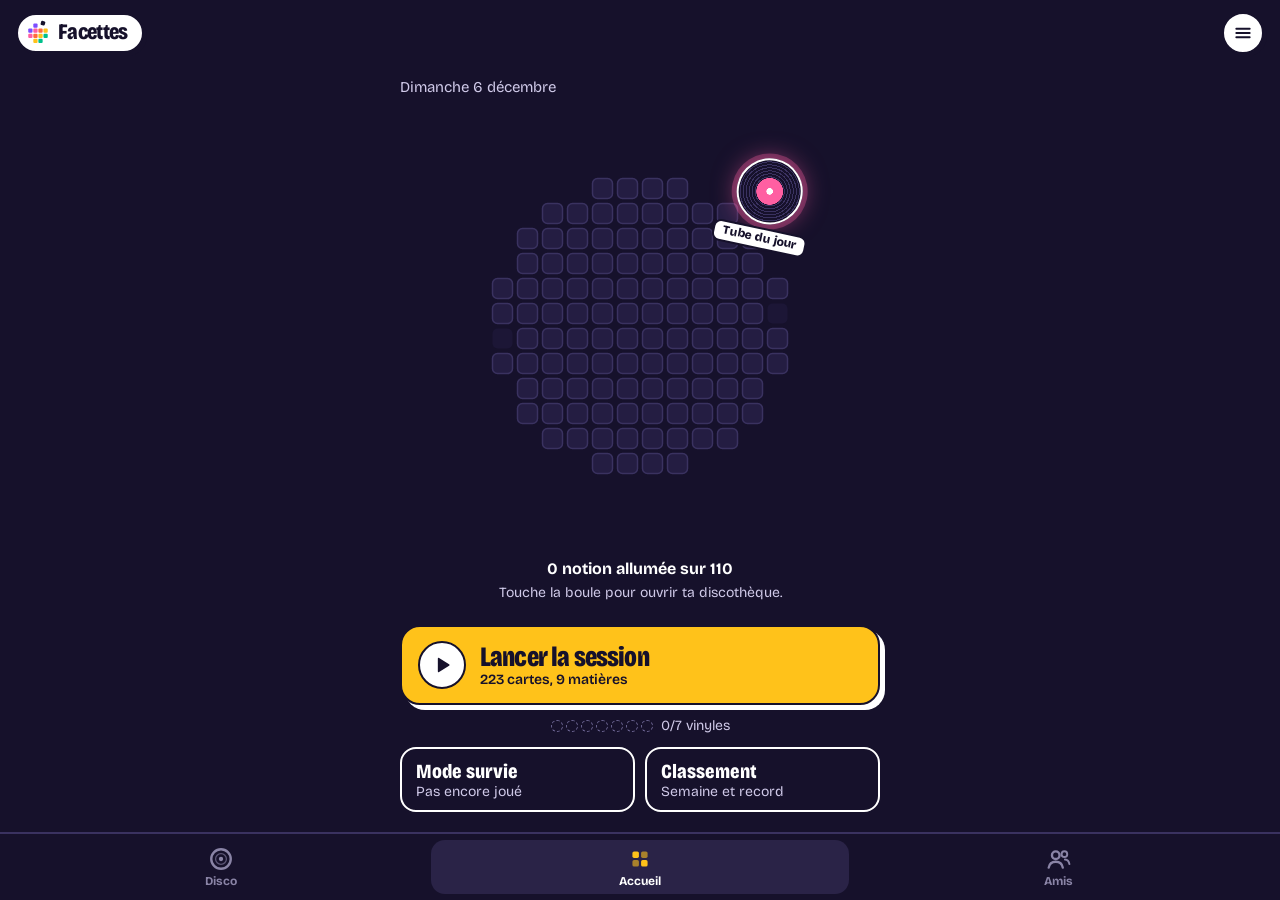
==== app/index.html @ 4f8aaeb2 "Écran Amis : demandes, classement des amis, records battus Co-Authored-By: Claude Opus 5.5 <noreply@" ====
<!doctype html>
<html lang="fr">
<head>
  <meta charset="utf-8">
  <meta name="viewport" content="width=device-width, initial-scale=1, maximum-scale=1, viewport-fit=cover">
  <!-- CSP (GitHub Pages n'envoie pas d'en-têtes) : seuls nos fichiers, Supabase et Turnstile sont autorisés.
       Elle protège la session (dans localStorage) même si une faille XSS apparaissait un jour. -->
  <meta http-equiv="Content-Security-Policy" content="default-src 'self'; script-src 'self' https://challenges.cloudflare.com; connect-src 'self' https://hiqymrmygjisqqypbfxp.supabase.co; frame-src https://challenges.cloudflare.com; img-src 'self' data:; style-src 'self'; font-src 'self'; base-uri 'none'; form-action 'none'; object-src 'none'">
  <meta name="referrer" content="strict-origin-when-cross-origin">
  <title>Facettes</title>
  <meta name="description" content="Facettes : un fil de révision du BUT informatique, fiches et petits jeux qui alternent.">
  <link rel="manifest" href="manifest.webmanifest">
  <meta name="theme-color" content="#16112B">
  <link rel="icon" href="favicon.svg" type="image/svg+xml">
  <!-- iPhone : l'écran d'accueil n'accepte pas le SVG, il lui faut un PNG 180×180 -->
  <link rel="apple-touch-icon" href="icone-180.png">
  <meta name="apple-mobile-web-app-capable" content="yes">
  <meta name="mobile-web-app-capable" content="yes">
  <meta name="apple-mobile-web-app-status-bar-style" content="black-translucent">
  <meta name="apple-mobile-web-app-title" content="Facettes">
  <link rel="preload" href="polices/bricolage-grotesque.woff2" as="font" type="font/woff2" crossorigin>
  <link rel="stylesheet" href="theme.css">
  <link rel="stylesheet" href="fil.css">
</head>
<body>

<!-- Écran de lancement : les tuiles forment la boule, la facette saute, puis le rideau se lève.
     Tout est en CSS : même si le JavaScript plante, l'écran se retire seul. Toucher pour passer. -->
<div class="f-lancement" id="lancement" aria-hidden="true">
  <div class="f-lancement-centre">
    <svg class="f-lancement-logo" viewBox="0 0 256 256" aria-hidden="true"><g transform="translate(-8 8)"><rect class="tuile" x="77" y="41" width="30" height="30" rx="7" fill="#FF6B3D"/><rect class="tuile" x="113" y="41" width="30" height="30" rx="7" fill="#FFC21A"/><rect class="tuile" x="41" y="77" width="30" height="30" rx="7" fill="#FF6B3D"/><rect class="tuile" x="77" y="77" width="30" height="30" rx="7" fill="#FFC21A"/><rect class="tuile" x="113" y="77" width="30" height="30" rx="7" fill="#00C08B"/><rect class="tuile" x="149" y="77" width="30" height="30" rx="7" fill="#3D5AFE"/><rect class="tuile" x="185" y="77" width="30" height="30" rx="7" fill="#7B4DFF"/><rect class="tuile" x="41" y="113" width="30" height="30" rx="7" fill="#FFC21A"/><rect class="tuile" x="77" y="113" width="30" height="30" rx="7" fill="#00C08B"/><rect class="tuile" x="113" y="113" width="30" height="30" rx="7" fill="#3D5AFE"/><rect class="tuile" x="149" y="113" width="30" height="30" rx="7" fill="#7B4DFF"/><rect class="tuile" x="185" y="113" width="30" height="30" rx="7" fill="#FF5FA2"/><rect class="tuile" x="41" y="149" width="30" height="30" rx="7" fill="#00C08B"/><rect class="tuile" x="77" y="149" width="30" height="30" rx="7" fill="#3D5AFE"/><rect class="tuile" x="113" y="149" width="30" height="30" rx="7" fill="#7B4DFF"/><rect class="tuile" x="149" y="149" width="30" height="30" rx="7" fill="#FF5FA2"/><rect class="tuile" x="185" y="149" width="30" height="30" rx="7" fill="#FF6B3D"/><rect class="tuile" x="77" y="185" width="30" height="30" rx="7" fill="#7B4DFF"/><rect class="tuile" x="113" y="185" width="30" height="30" rx="7" fill="#FF5FA2"/><rect class="tuile" x="149" y="185" width="30" height="30" rx="7" fill="#FF6B3D"/><g transform="translate(20 -20) rotate(15 164 56)"><g class="saut"><rect x="149" y="41" width="30" height="30" rx="7" fill="#16112B"/></g></g></g></svg>
    <p class="f-lancement-nom">Facettes</p>
  </div>
</div>

<header class="f-entete">
  <button class="f-marque" id="btn-accueil" type="button" aria-label="Facettes, retour à l'accueil"><svg class="f-symbole" viewBox="0 0 256 256" aria-hidden="true"><g transform="translate(-10 12)"><rect x="82" y="32" width="42" height="42" rx="10" fill="#7B4DFF"/><rect x="32" y="82" width="42" height="42" rx="10" fill="#7B4DFF"/><rect x="82" y="82" width="42" height="42" rx="10" fill="#FF5FA2"/><rect x="132" y="82" width="42" height="42" rx="10" fill="#FF6B3D"/><rect x="182" y="82" width="42" height="42" rx="10" fill="#FFC21A"/><rect x="32" y="132" width="42" height="42" rx="10" fill="#FF5FA2"/><rect x="82" y="132" width="42" height="42" rx="10" fill="#FF6B3D"/><rect x="132" y="132" width="42" height="42" rx="10" fill="#FFC21A"/><rect x="182" y="132" width="42" height="42" rx="10" fill="#00C08B"/><rect x="82" y="182" width="42" height="42" rx="10" fill="#FFC21A"/><rect x="132" y="182" width="42" height="42" rx="10" fill="#00C08B"/><rect x="132" y="32" width="42" height="42" rx="10" fill="#16112B" transform="translate(24 -24) rotate(15 153 53)"/></g></svg>Facettes</button>
  <span class="f-score cache" id="score" aria-live="polite"></span>
  <button class="f-menu" id="btn-reglages" type="button" aria-label="Réglages et progression">
    <svg viewBox="0 0 24 24" fill="none" stroke="currentColor" stroke-width="2.4" stroke-linecap="round" aria-hidden="true">
      <path d="M4 7h16M4 12h16M4 17h16"></path>
    </svg>
  </button>
</header>

<!-- Réglages : rempli par app.js à chaque ouverture -->
<dialog class="f-reglages" id="reglages" aria-labelledby="titre-reglages">
  <div class="f-reglages-haut">
    <h2 id="titre-reglages" tabindex="-1" autofocus>Réglages</h2>
    <button class="f-option f-fermer" id="btn-fermer-reglages" type="button">Fermer</button>
  </div>
  <section>
    <h3>Matières</h3>
    <div class="f-pastilles" id="choix-matieres"></div>
  </section>
  <section>
    <h3>Jeux</h3>
    <div class="f-pastilles" id="choix-formats"></div>
  </section>
  <section>
    <h3>Compte</h3>
    <div class="f-compte" id="compte"></div>
  </section>
  <section class="f-reglages-bas">
    <button class="f-zero" id="btn-zero" type="button">Effacer ma progression</button>
  </section>
  <p class="f-version" id="version">Version inconnue (hors ligne ou premier lancement)</p>
</dialog>

<!-- Tes données (RGPD) : rempli par donnees.js -->
<dialog class="f-reglages" id="donnees" aria-labelledby="titre-donnees"></dialog>

<!-- Le fil : un écran par carte, on fait défiler verticalement (scroll-snap) -->
<!-- Accueil (mosaïque) : rempli par app.js -->
<section class="f-accueil" id="accueil" aria-label="Accueil"></section>

<!-- Ta discothèque (une matière = un album, une notion = une piste) : remplie par discotheque.js -->
<section class="f-accueil f-discotheque cache" id="discotheque" aria-label="Ta discothèque"></section>

<!-- Classement du mode Survie : rempli par classement.js -->
<section class="f-accueil f-classement cache" id="classement" aria-label="Classement"></section>

<!-- Écran Amis : rempli par amis.js -->
<section class="f-accueil f-amis cache" id="amis" aria-label="Amis"></section>

<!-- Barre d'onglets du bas : nav.js -->
<nav class="f-nav" id="nav" aria-label="Navigation principale">
  <button type="button" data-onglet="disco"><svg viewBox="0 0 24 24" aria-hidden="true"><circle cx="12" cy="12" r="9" fill="none" stroke="currentColor" stroke-width="2.2"/><circle cx="12" cy="12" r="5" fill="none" stroke="currentColor" stroke-width="1.2" opacity=".6"/><circle cx="12" cy="12" r="2" fill="currentColor"/></svg><span>Disco</span></button>
  <button type="button" data-onglet="accueil"><svg viewBox="0 0 24 24" aria-hidden="true"><rect x="5" y="5" width="6" height="6" rx="1.5" fill="currentColor"/><rect x="13" y="5" width="6" height="6" rx="1.5" fill="currentColor" opacity=".6"/><rect x="5" y="13" width="6" height="6" rx="1.5" fill="currentColor" opacity=".6"/><rect x="13" y="13" width="6" height="6" rx="1.5" fill="currentColor"/></svg><span>Accueil</span></button>
  <button type="button" data-onglet="amis"><svg viewBox="0 0 24 24" aria-hidden="true"><circle cx="9" cy="8.5" r="3.5" fill="none" stroke="currentColor" stroke-width="2.2"/><path d="M2.5 20c.6-3.6 3.2-5.5 6.5-5.5s5.9 1.9 6.5 5.5" fill="none" stroke="currentColor" stroke-width="2.2" stroke-linecap="round"/><circle cx="17" cy="7.5" r="2.6" fill="none" stroke="currentColor" stroke-width="1.8"/><path d="M17.5 12.5c2.3.2 3.7 1.7 4.1 4.2" fill="none" stroke="currentColor" stroke-width="1.8" stroke-linecap="round"/></svg><span>Amis</span><span class="f-nav-pastille cache" aria-hidden="true"></span></button>
</nav>

<main class="f-fil cache" id="fil" aria-label="Fil de révision">
  <section class="f-ecran"><div class="f-carte"><p>Chargement des cartes…</p></div></section>
</main>

<script src="validation.js"></script>
<script src="installer.js"></script>
<script src="nav.js"></script>
<script src="app.js"></script>
<!-- supabase-js 2.119.2 auto-hébergé (version figée, marche hors ligne) ; compte.js s'en passe s'il manque -->
<script src="vendor/supabase-2.119.2.js"></script>
<script src="compte.js"></script>
<script src="donnees.js"></script>
<script src="classement.js"></script>
<script src="amis.js"></script>
<script src="livret.js"></script>
<script src="discotheque.js"></script>
</body>
</html>
---- app/theme.css ----
/* ==========================================================
   Base commune à tous les styles.
   Chaque style (theme/<id>.css) redéfinit les variables de :root.
   ========================================================== */

/* Valeurs par défaut des variables optionnelles */
:root {
  --police-titre: var(--police);
  --poids-titre: 700;
  --serrage-titre: -0.025em;
  --etirement-titre: 100%;
  --style-titre: normal;
  --bordure: 1px;
  --btn-rayon: var(--r-md);
  --ombre-btn: none;
  --trait-fort: #C9D0DA;
  --accent-texte: var(--accent);
  --ok: #1D6A3A;            /* succès, « fonctionne » */
  --sur-ok: #FFFFFF;        /* texte posé sur --ok */
  --alerte: #C93C3C;        /* suppression, erreur */
  --sur-alerte: #FFFFFF;    /* texte posé sur --alerte */
  --coeur: #E0446A;         /* « j'aime », favori */
  --code-fond: #172131;
  --code-texte: #E6EBF2;
  --tel: var(--encre);
  /* Mouvement : chaque style peut avoir son caractère */
  --duree: .28s;
  --courbe: cubic-bezier(.2, .7, .2, 1);
  interpolate-size: allow-keywords;
}

/* Les questions (<details>) s'ouvrent en douceur */
details::details-content { height: 0; overflow: clip; transition: height var(--duree) var(--courbe), content-visibility var(--duree) allow-discrete; }
details[open]::details-content { height: auto; }

h1, h2, h3, h4, .logo { font-family: var(--police-titre); font-stretch: var(--etirement-titre); font-style: var(--style-titre); }

/* ---------- Base ---------- */
*, *::before, *::after { box-sizing: border-box; }
* { margin: 0; padding: 0; }
html {
  -webkit-text-size-adjust: 100%;
  touch-action: manipulation;   /* app, pas site : pas de zoom au double tap (le pincement reste possible) */
  overscroll-behavior: none;    /* ni rebond ni « tirer pour recharger » */
  -webkit-tap-highlight-color: transparent;   /* pas de flash gris au toucher */
}
button { -webkit-user-select: none; user-select: none; -webkit-touch-callout: none; }
*, *::before, *::after { touch-action: manipulation; }   /* iOS : pas de zoom au double tap, nulle part */
body {
  background: var(--fond);
  color: var(--encre);
  font-family: var(--police);
  font-size: var(--t-base);
  line-height: 1.55;
  -webkit-font-smoothing: antialiased;
}
img, svg { display: block; max-width: 100%; }
a { color: inherit; }
ul, ol { list-style: none; }
/* Un lien vers #section ne passe pas sous une navigation fixe */
[id] { scroll-margin-top: 80px; }

:focus-visible { outline: 2px solid var(--accent); outline-offset: 3px; border-radius: 2px; }

@media (prefers-reduced-motion: reduce) {
  *, *::before, *::after { animation: none !important; transition: none !important; }
}

/* ---------- Mise en page ---------- */
.conteneur { width: 100%; max-width: var(--largeur); margin-inline: auto; padding-inline: var(--gouttiere); }
@media (max-width: 600px) { :root { --gouttiere: 16px; } }

.titre-section { font-size: var(--t-xl); line-height: 1.15; letter-spacing: var(--serrage-titre); font-weight: var(--poids-titre); }
.texte-gris { color: var(--gris); }
.sr-only { position: absolute; width: 1px; height: 1px; overflow: hidden; clip: rect(0 0 0 0); white-space: nowrap; }

/* ---------- Boutons ---------- */
.btn {
  display: inline-block;
  padding: 12px 20px;
  border-radius: var(--btn-rayon);
  font: 500 var(--t-base)/1.2 var(--police);
  text-decoration: none;
  border: var(--bordure) solid transparent;
  cursor: pointer;
  transition: background-color .15s, border-color .15s;
}
.btn-principal { background: var(--accent); color: var(--sur-accent); box-shadow: var(--ombre-btn); }
.btn-principal:hover { background: color-mix(in srgb, var(--accent) 88%, black); }
.btn-secondaire { border-color: var(--trait-fort); color: var(--encre); background: transparent; }
.btn-secondaire:hover { border-color: var(--gris); }

/* ---------- Image à remplacer ----------
   Bloc de couleur qui tient la place d'une vraie photo. Toujours remplacer par <img>. */
.visuel-vide {
  display: flex; align-items: flex-end;
  padding: 14px;
  min-height: 120px;
  background: color-mix(in srgb, var(--accent) 12%, var(--trait-doux));
  border-radius: var(--r-lg);
  color: color-mix(in srgb, var(--encre) 60%, transparent);
  font-size: var(--t-sm);
}
.visuel-vide.ton-2 { background: color-mix(in srgb, var(--accent) 24%, var(--trait-doux)); }
.visuel-vide.ton-3 { background: color-mix(in srgb, var(--encre) 14%, var(--trait-doux)); }

/* ---------- Étiquette ---------- */
.etiquette { display: inline-block; padding: 2px 9px; border-radius: 999px; background: var(--accent-doux); color: var(--accent-texte); font-size: 13px; font-weight: 500; }

/* ---------- Maquette d'app (visuel produit en HTML) ----------
   Remplacer par une vraie capture si le projet en a une. */
.maquette {
  display: grid;
  grid-template-columns: 150px 1fr;
  grid-template-rows: auto 1fr;
  min-height: 330px;
  overflow: hidden;
  background: var(--surface);
  border: var(--bordure) solid var(--trait);
  border-radius: var(--r-lg);
  box-shadow: var(--ombre);
  font-size: var(--t-sm);
}
.maquette-barre { grid-column: 1 / -1; display: flex; align-items: center; gap: 8px; padding: 10px 14px; border-bottom: 1px solid var(--trait-doux); color: var(--gris); font-size: 13px; }
.maquette-barre i { width: 10px; height: 10px; border-radius: 50%; background: var(--trait); }
.maquette-menu { padding: 12px 8px; border-right: 1px solid var(--trait-doux); color: var(--gris); font-size: 13px; }
.maquette-menu li { padding: 7px 10px; border-radius: var(--r-sm); }
.maquette-menu .actif { background: var(--accent-doux); color: var(--accent-texte); font-weight: 500; }
.maquette-corps { padding: 18px; display: flex; flex-direction: column; gap: 8px; }
.maquette-corps h4 { font-size: 15px; margin-bottom: 6px; }
.maquette-ligne { display: flex; justify-content: space-between; gap: 12px; padding: 11px 13px; border: 1px solid var(--trait-doux); border-radius: var(--r-md); }
.maquette-ligne span:last-child { color: var(--gris); }
.maquette-pied { margin-top: auto; display: flex; justify-content: space-between; align-items: center; padding-top: 12px; font-size: 13px; color: var(--gris); }
.maquette-pied b { background: var(--accent); color: var(--sur-accent); font-weight: 500; padding: 8px 14px; border-radius: var(--r-sm); }

/* Seul mouvement automatique de la page : les lignes arrivent une à une */
.maquette-ligne { animation: arrivee .5s ease-out both; }
.maquette-ligne:nth-child(3) { animation-delay: .15s; }
.maquette-ligne:nth-child(4) { animation-delay: .3s; }
@keyframes arrivee { from { opacity: 0; transform: translateY(6px); } }

@media (max-width: 760px) {
  .maquette { grid-template-columns: 1fr; min-height: 0; }
  .maquette-menu { display: none; }
}

/* ---------- Téléphone : comportements d'app ---------- */
@media (max-width: 600px) {
  /* Espacements plus serrés (html:root pour passer devant les styles) */
  html:root { --section-y: 3rem; }

  /* Liste qui défile au doigt : la carte suivante dépasse pour inviter au geste */
  .defile-mobile.defile-mobile.defile-mobile {
    display: grid; grid-template-columns: none; grid-auto-flow: column; grid-auto-columns: 84%;
    gap: 12px; overflow-x: auto; scroll-snap-type: x mandatory; scrollbar-width: none;
    margin-inline: calc(-1 * var(--gouttiere)); padding-inline: var(--gouttiere); scroll-padding-inline: var(--gouttiere);
  }
  .defile-mobile::-webkit-scrollbar { display: none; }
  .defile-mobile.defile-mobile.defile-mobile > * { scroll-snap-align: start; grid-row: auto; grid-column: auto; }
}

/* ==========================================================
   Briques des écrans d'app (rayon « Écrans d'app »)
   ========================================================== */
/* Colonne d'app : pleine largeur sur téléphone, centrée sur ordinateur */
.app-col { width: 100%; max-width: 480px; margin-inline: auto; padding-inline: 16px; }
.app-ecran { padding-block: 16px; }

/* Bouton rond avec seulement une icône */
.btn-icone { display: inline-grid; place-items: center; width: 40px; height: 40px; flex: none; border: 0; border-radius: 50%; background: var(--surface); color: var(--encre); cursor: pointer; }
.btn-icone:hover { background: var(--trait-doux); }
.btn-icone svg, .icone { width: 20px; height: 20px; flex: none; }

/* Pastille de couleur devant une catégorie */
.pastille { display: inline-block; width: 7px; height: 7px; border-radius: 50%; background: var(--accent); flex: none; }
.pastille.neutre { background: var(--trait-fort); }

/* Badge court (état, nouveauté) */
.badge { display: inline-block; padding: 2px 8px; border-radius: 6px; font-size: 12px; font-weight: 600; background: var(--accent); color: var(--sur-accent); }
.badge.doux { background: var(--accent-doux); color: var(--accent-texte); }
.badge.contour { background: none; color: var(--accent-texte); box-shadow: inset 0 0 0 1px currentColor; }

/* Ligne d'infos secondaires : source, heure… */
.meta { display: flex; flex-wrap: wrap; align-items: center; gap: 4px 10px; font-size: 13px; color: var(--gris); }
.meta b { color: var(--encre); font-weight: 600; }

/* Interrupteur (case à cocher stylée) */
.interrupteur { position: relative; display: inline-block; width: 44px; height: 26px; flex: none; }
.interrupteur input { position: absolute; inset: 0; opacity: 0; margin: 0; cursor: pointer; }
.interrupteur span { position: absolute; inset: 0; border-radius: 999px; background: var(--trait-fort); transition: background .2s; pointer-events: none; }
.interrupteur span::after { content: ""; position: absolute; top: 3px; left: 3px; width: 20px; height: 20px; border-radius: 50%; background: #fff; box-shadow: 0 1px 2px rgba(0,0,0,.25); transition: transform .2s; }
.interrupteur input:checked + span { background: var(--accent); }
.interrupteur input:checked + span::after { transform: translateX(18px); }
.interrupteur input:focus-visible + span { outline: 2px solid var(--accent); outline-offset: 2px; }

/* Champ de formulaire (16 px pour éviter le zoom automatique sur iPhone) */
.champ { display: grid; gap: 6px; }
.champ label { font-size: var(--t-sm); font-weight: 500; }
.champ input { width: 100%; padding: 12px 14px; border: var(--bordure) solid var(--trait-fort); border-radius: var(--r-md); background: var(--surface); color: var(--encre); font: 16px var(--police); }
.champ input:focus { outline: 2px solid var(--accent); outline-offset: 0; border-color: transparent; }

/* Ligne de liste cliquable : icône, texte, valeur, chevron */
.ligne-app { display: flex; align-items: center; gap: 14px; padding: 14px 16px; text-decoration: none; color: inherit; }
.ligne-app + .ligne-app { border-top: var(--bordure) solid var(--trait-doux); }
.ligne-app .texte { flex: 1; min-width: 0; }
.ligne-app .texte small { display: block; font-size: 13px; color: var(--gris); }
.ligne-app .valeur { font-size: 14px; color: var(--gris); }
.ligne-app .chevron-d { width: 16px; height: 16px; color: var(--gris); flex: none; }
.groupe-app { background: var(--surface); border-radius: var(--r-lg); overflow: hidden; }
/*
id: acier
nom: Acier
statut: valide
description: Clair, froid et net. Bleu cobalt, une seule police sans fioritures.
pour: Logiciel, outil pro, finance, startup
police: https://fonts.googleapis.com/css2?family=Schibsted+Grotesk:wght@400;500;700&display=swap
palette-cobalt: Cobalt
palette-sapin: Vert sapin | --accent: #1F6B4A; --accent-doux: #E0EEE6
palette-brique: Rouge brique | --accent: #A63A2B; --accent-doux: #F5E3E0
palette-graphite: Graphite | --accent: #2B3442; --accent-doux: #E3E6EB
palette-violet: Violet | --accent: #5B3FA0; --accent-doux: #ECE6F6
*/

:root {
  /* Mouvement */
  --duree: .25s; --courbe: cubic-bezier(.2, .7, .2, 1);
  /* Couleurs */
  --fond: #F2F4F7;          /* fond de page */
  --surface: #FFFFFF;       /* blocs posés sur le fond */
  --encre: #172131;         /* texte principal */
  --gris: #5A6577;          /* texte secondaire */
  --trait: #D8DDE5;         /* bordures visibles */
  --trait-doux: #E6E9EE;    /* séparateurs discrets */
  --accent: #1F45B8;        /* boutons, liens, élément actif */
  --accent-doux: #E8EDFA;   /* fond d'un élément actif */
  --sur-accent: #FFFFFF;    /* texte posé sur l'accent */

  /* Typo : une seule famille */
  --police: "Schibsted Grotesk", system-ui, sans-serif;
  --t-sm: 0.875rem;   /* 14px */
  --t-base: 1.0625rem;/* 17px */
  --t-md: 1.3125rem;  /* 21px */
  --t-lg: 1.625rem;   /* 26px */
  --t-xl: clamp(1.75rem, 3vw, 2.125rem);
  --t-2xl: clamp(2.25rem, 4.4vw, 3.375rem);

  /* Rayons : plus l'objet est grand, plus le rayon est grand */
  --r-sm: 6px;
  --r-md: 8px;
  --r-lg: 12px;

  /* Espacements */
  --section-y: clamp(4rem, 9vw, 7rem);
  --largeur: 1120px;
  --gouttiere: 24px;

  /* Ombre unique, réservée aux objets « posés » (maquettes) */
  --ombre: 0 1px 1px rgba(23,33,49,.04), 0 12px 32px -8px rgba(23,33,49,.16);
}
---- app/fil.css ----
/* ==========================================================
   Agon — style « autocollant » par-dessus theme.css
   Chaque matière a sa couleur plein écran ; le contenu est posé dessus comme un sticker
   (contour d'encre épais + ombre dure décalée). Une seule police : Bricolage Grotesque.
   ========================================================== */

/* Police auto-hébergée (brique RGPD du wiki) : variable en graisse, largeur et taille optique */
@font-face {
  font-family: "Bricolage Grotesque";
  src: url("polices/bricolage-grotesque.woff2") format("woff2");
  font-weight: 400 800;
  font-stretch: 75% 100%;
  font-display: swap;
}

:root {
  /* Haut de l'écran utilisable : sous la barre d'état, et sous le flou qu'iOS ajoute dessous
     dans l'app installée (à peu près la hauteur de l'encoche en plus). 0 en plus sans encoche. */
  --haut: calc(max(12px, env(safe-area-inset-top, 0px)) + env(safe-area-inset-top, 0px) * .95);
  --encre: #16112B;          /* contours, texte, ombres */
  --papier: #FFFFFF;         /* fond des autocollants */
  --fond: #16112B;
  --gris: #5B5675;           /* texte secondaire sur papier */
  --bon: #B9F6CA;            /* réponse juste */
  --rate: #FFC9D2;           /* réponse fausse */
  --police: "Bricolage Grotesque", system-ui, sans-serif;
  --mono: ui-monospace, "Cascadia Code", Consolas, monospace;
  --trait: 2.5px solid var(--encre);
  --ombre: 6px 6px 0 var(--encre);
  --ombre-petite: 3px 3px 0 var(--encre);
  --ressort: cubic-bezier(.3, 1.4, .5, 1);

  /* Couleur de l'écran courant (redéfinie par matière) et couleur du texte posé dessus */
  --c: #E9E4FF;
  --sur: var(--encre);
}

/* Une couleur par matière. Texte blanc seulement là où le contraste le permet. */
[data-matiere="bd"]     { --c: #3D5AFE; --sur: #FFFFFF; }
[data-matiere="dev"]    { --c: #FF6B3D; }
[data-matiere="sys"]    { --c: #00C08B; }
[data-matiere="reseau"] { --c: #7B4DFF; --sur: #FFFFFF; }
[data-matiere="maths"]  { --c: #FFC21A; }
[data-matiere="web"]    { --c: #FF5FA2; }
[data-matiere="eco"]    { --c: #2FD3E0; }
[data-matiere="archi"]  { --c: #A3E635; }
[data-matiere="com"]    { --c: #F0A6FF; }
/* Prise d'otage : rouge alarme, toutes matières confondues */
[data-matiere="chrono"] { --c: #D61F3B; --sur: #FFFFFF; }
/* Survie : violet électrique */
[data-matiere="survie"] { --c: #6A3DF0; --sur: #FFFFFF; }
/* Tube du jour : piste de danse de nuit */
[data-matiere="tube"]   { --c: #16112B; --sur: #FFFFFF; }

/* !important : sans lui, une règle display:flex/grid gagne à spécificité égale (piège [hidden]) */
.cache { display: none !important; }

html, body { height: 100%; overflow: hidden; }
/* Le fond de la page prend la couleur de l'écran affiché (--fond-actif, posé par app.js) :
   Safari récent colore sa barre du haut d'après ce fond plutôt que d'après theme-color */
html, body { background: var(--fond-actif, var(--encre)); transition: background-color .3s; }
body { font-family: var(--police); color: var(--encre); }
h1, h2, h3 { font-family: var(--police); }

/* ---------- En-tête : deux petits autocollants posés sur l'écran ---------- */
.f-entete {
  position: fixed; inset: 0 0 auto; z-index: 10;
  display: flex; align-items: center; justify-content: space-between;
  padding: var(--haut) max(16px, env(safe-area-inset-right)) 0 max(16px, env(safe-area-inset-left));
  pointer-events: none;
}
.f-marque, .f-score {
  padding: 4px 14px 6px; border: var(--trait); border-radius: 999px;
  background: var(--papier); box-shadow: var(--ombre-petite);
}
.f-marque { display: flex; align-items: center; gap: 6px; font-size: 22px; font-weight: 800; font-stretch: 80%; letter-spacing: -0.03em; line-height: 1.1; margin-right: auto; padding-left: 8px; }
.f-symbole { width: 26px; height: 26px; flex: none; }
.f-score { font-size: 16px; font-weight: 700; font-variant-numeric: tabular-nums; line-height: 1.3; }
.f-entete { gap: 10px; }
.f-menu {
  pointer-events: auto; display: grid; place-items: center; width: 42px; height: 42px; padding: 0;
  border: var(--trait); border-radius: 50%; background: var(--papier); color: var(--encre);
  box-shadow: var(--ombre-petite); cursor: pointer;
}
.f-menu svg { width: 20px; height: 20px; }
.f-menu:active { transform: translate(3px, 3px); box-shadow: none; }

/* ---------- Le fil ----------
   Un écran = une carte. scroll-snap-stop: always empêche de sauter plusieurs cartes d'un coup de pouce. */
.f-fil {
  position: fixed; inset: 0;
  /* Pas de défilement libre : app.js avance d'une carte par geste (doigt, molette, clavier) */
  overflow: hidden; overscroll-behavior: contain;
  scroll-snap-type: y mandatory; scrollbar-width: none;
}
.f-fil::-webkit-scrollbar { display: none; }
.f-ecran {
  height: 100%; scroll-snap-align: start;
  display: grid; grid-template-columns: minmax(0, 1fr); place-items: center;
  padding: calc(var(--haut) + 58px) 18px max(18px, env(safe-area-inset-bottom));
  background: var(--c); color: var(--sur);
}
.f-pile { width: 100%; max-width: 480px; max-height: 100%; display: flex; flex-direction: column; gap: 16px; min-height: 0; }

/* Le nom de la matière, en grand, directement sur la couleur : c'est lui qui annonce le changement de sujet */
.f-haut { padding-inline: 4px; }
.f-matiere {
  font-size: clamp(2.5rem, 12vw, 3.75rem); font-weight: 800; font-stretch: 75%;
  line-height: .92; letter-spacing: -0.035em; text-wrap: balance;
}
.f-format { margin-top: 8px; font-size: 16px; line-height: 1.3; }
.f-format b { font-weight: 700; }

/* ---------- L'autocollant ---------- */
.f-carte {
  position: relative; min-height: 0; overflow-y: auto;
  display: flex; flex-direction: column; gap: 14px;
  padding: 20px 18px; background: var(--papier); color: var(--encre);
  border: var(--trait); border-radius: 22px; box-shadow: var(--ombre);
  font-size: 17px; line-height: 1.5;
  scrollbar-width: none;
}
.f-carte::-webkit-scrollbar { display: none; }
/* Sans ça, un enfant avec overflow (le bloc de code) se tasse et coupe sa dernière ligne */
.f-carte > * { flex-shrink: 0; }
.f-carte h2 { font-size: 30px; font-weight: 800; font-stretch: 85%; line-height: 1.05; letter-spacing: -0.03em; }
.f-consigne { font-size: 21px; font-weight: 700; font-stretch: 90%; line-height: 1.2; letter-spacing: -0.015em; }
.f-discret { color: var(--gris); }

.f-suite { text-align: center; font-size: 15px; font-weight: 600; }

/* Retour après une réponse */
.f-retour { padding: 12px 14px; border: var(--trait); border-radius: 14px; font-size: 15px; line-height: 1.45; }
.f-retour b { display: block; font-size: 18px; font-weight: 800; letter-spacing: -0.01em; }
.f-retour.ok { background: var(--bon); }
.f-retour.ko { background: var(--rate); }
.f-retour { animation: f-pose .35s var(--ressort); }
@keyframes f-pose { from { transform: scale(.92) rotate(-1.5deg); opacity: 0; } }

/* ---------- Boutons-autocollants (communs aux jeux) ----------
   Appuyer enfonce l'autocollant dans son ombre. */
.f-choix { display: grid; gap: 10px; }
.f-choix.deux { grid-template-columns: 1fr 1fr; }
.f-option {
  padding: 12px 14px; text-align: left;
  background: var(--papier); border: var(--trait); border-radius: 14px; box-shadow: var(--ombre-petite);
  font: 500 17px/1.3 var(--police); color: var(--encre); cursor: pointer;
  transition: transform .1s, box-shadow .1s, background-color .2s;
}
.f-option:active:not(:disabled) { transform: translate(3px, 3px); box-shadow: 0 0 0 var(--encre); }
.f-option:disabled { cursor: default; }
.f-option.choisi { background: color-mix(in srgb, var(--c) 30%, var(--papier)); transform: translate(-1px, -2px); box-shadow: 4px 5px 0 var(--encre); }
.f-option.bon { background: var(--bon); }
.f-option.faux { background: var(--rate); }
.f-option.secoue { animation: f-secoue .3s; background: var(--rate); }
@keyframes f-secoue { 25% { translate: -6px 0; } 75% { translate: 6px 0; } }
.f-choix.deux .f-option { text-align: center; font-weight: 700; font-size: 18px; }

/* ---------- Fiche info ---------- */
.f-fiche p + p { margin-top: -4px; }
.f-retenir { padding: 12px 14px; border: var(--trait); border-radius: 14px; background: color-mix(in srgb, var(--c) 22%, var(--papier)); font-size: 15px; }
.f-retenir b { display: block; font-size: 16px; font-weight: 800; }

/* ---------- Vrai ou faux : l'autocollant se tire à gauche ou à droite ----------
   touch-action: pan-y laisse le défilement vertical au navigateur et nous donne le glissé horizontal. */
.f-affirmation {
  position: relative; padding: 30px 18px; text-align: center;
  background: color-mix(in srgb, var(--c) 18%, var(--papier));
  border: var(--trait); border-radius: 18px; box-shadow: var(--ombre-petite);
  font-size: 23px; font-weight: 700; font-stretch: 90%; line-height: 1.2; letter-spacing: -0.015em;
  touch-action: pan-y; user-select: none; cursor: grab;
  transition: transform .35s var(--ressort), background-color .2s;
}
.f-affirmation.tire { transition: none; cursor: grabbing; }
.f-affirmation.vers-vrai { background: var(--bon); }
.f-affirmation.vers-faux { background: var(--rate); }
/* Tampon qui apparaît en tirant la carte */
.f-affirmation::after {
  position: absolute; top: -14px; padding: 2px 12px 4px; border: var(--trait); border-radius: 10px;
  background: var(--papier); font-size: 18px; font-weight: 800; opacity: 0; transition: opacity .15s;
}
.f-affirmation.vers-vrai::after { content: "Vrai"; right: 14px; rotate: 6deg; opacity: 1; }
.f-affirmation.vers-faux::after { content: "Faux"; left: 14px; rotate: -6deg; opacity: 1; }
.f-aide-swipe { display: flex; justify-content: space-between; margin-top: -4px; font-size: 14px; color: var(--gris); }
.f-aide-swipe span:nth-child(2) { font-weight: 700; color: var(--encre); }
/* Première carte vrai/faux de la session : elle se balance une fois pour montrer qu'on peut la tirer */
.f-affirmation.indice-glisse { animation: f-balance 1.4s var(--courbe) .5s 1; }
@keyframes f-balance {
  20% { transform: translateX(-38px) rotate(-2deg); }
  45% { transform: translateX(38px) rotate(2deg); }
  70% { transform: none; }
}

/* ---------- Prise d'otage ---------- */
.f-chrono { display: flex; flex-direction: column; gap: 14px; }
.f-chrono-intro { display: flex; flex-direction: column; gap: 10px; }
.f-lancer { margin-top: 6px; text-align: center; font-weight: 800; font-size: 20px; padding-block: 16px; background: var(--c); color: var(--sur); }
.f-chrono-barre { position: relative; display: flex; align-items: center; justify-content: space-between; gap: 12px; }
.f-chrono-temps { font-size: 40px; font-weight: 800; font-stretch: 75%; line-height: 1; letter-spacing: -0.02em; font-variant-numeric: tabular-nums; }
.f-chrono-temps.urgent { color: var(--c); animation: f-pouls .5s ease-in-out infinite alternate; }
@keyframes f-pouls { to { transform: scale(1.06); } }
/* Pastilles : une par question */
.f-pips { display: flex; gap: 6px; }
.f-pips i { width: 18px; height: 18px; border: 2.5px solid var(--encre); border-radius: 50%; background: var(--papier); transition: transform .2s var(--ressort); }
.f-pips i.courant { transform: scale(1.25); background: color-mix(in srgb, var(--c) 30%, var(--papier)); }
.f-pips i.ok { background: var(--bon); animation: f-pop .35s var(--ressort); }
.f-pips i.ko { background: var(--c); animation: f-pop .35s var(--ressort); }
@keyframes f-pop { 50% { transform: scale(1.5); } }

/* « −3 s » qui s'envole depuis le chrono */
.f-penalite {
  position: absolute; left: 132px; top: 10px; pointer-events: none;
  padding: 2px 10px 4px; border: var(--trait); border-radius: 10px; background: var(--c); color: var(--sur);
  font-size: 20px; font-weight: 800; animation: f-envol .9s ease-out forwards;
}
@keyframes f-envol { 0% { transform: translateY(0) scale(.6); opacity: 0; } 20% { transform: translateY(-6px) scale(1.15); opacity: 1; } 100% { transform: translate(14px, -10px) scale(1); opacity: 0; } }

/* Compte à rebours 3, 2, 1 */
.f-decompte { display: grid; place-items: center; min-height: 190px; font-size: 110px; font-weight: 800; font-stretch: 75%; line-height: 1; color: var(--c); }
.f-decompte.tape { animation: f-tape .62s var(--ressort); }
@keyframes f-tape { 0% { transform: scale(2.2); opacity: 0; } 35% { transform: scale(1); opacity: 1; } 80% { transform: scale(.94); opacity: 1; } 100% { transform: scale(.7); opacity: 0; } }

/* Chaque question arrive en glissant depuis la droite */
.f-chrono-question.entre { animation: f-entre .3s var(--ressort); }
@keyframes f-entre { from { transform: translateX(60px) rotate(2deg); opacity: 0; } }
.f-chrono-question.entre.eclair-ok { animation: f-entre .3s var(--ressort), f-eclair-ok .35s; }
.f-chrono-question.entre.eclair-ko { animation: f-entre .3s var(--ressort), f-eclair-ko .35s; }

/* Dernières secondes : l'écran entier bat comme une alarme */
.f-ecran.alerte { animation: f-alarme .5s ease-in-out infinite alternate; }
@keyframes f-alarme { to { background-color: color-mix(in srgb, var(--c) 70%, black); } }

/* Tampon de fin */
.f-tampon {
  position: relative; justify-self: center; align-self: center; margin-block: 6px;
  padding: 6px 22px 10px; border: 4px solid currentColor; border-radius: 14px;
  font-size: 44px; font-weight: 800; font-stretch: 75%; letter-spacing: -0.02em; line-height: 1;
  rotate: -6deg; animation: f-tampon .45s cubic-bezier(.3, 1.6, .5, 1);
}
.f-tampon.ok { color: #138A4B; background: var(--bon); }
.f-tampon.ko { color: var(--c); background: var(--rate); }
@keyframes f-tampon { from { transform: scale(2.6); opacity: 0; } }
.f-chrono-question:has(.f-tampon) { align-items: center; }
.f-chrono-question:has(.f-tampon) .f-recap { align-self: stretch; }

/* Confettis : partent du tampon dans toutes les directions */
.f-confettis { position: absolute; left: 50%; top: 50%; pointer-events: none; }
.f-confettis i {
  position: absolute; width: 10px; height: 14px; border: 2px solid var(--encre); border-radius: 3px;
  animation: f-confetti 1.1s cubic-bezier(.2, .8, .3, 1) .1s both;
}
@keyframes f-confetti {
  from { transform: translate(-50%, -50%) rotate(0); opacity: 1; }
  to { transform: translate(calc(-50% + var(--x)), calc(-50% + var(--y) + 60px)) rotate(var(--r)); opacity: 0; }
}
.f-chrono-jauge { height: 14px; border: var(--trait); border-radius: 999px; overflow: hidden; background: var(--papier); }
.f-chrono-jauge i { display: block; height: 100%; background: var(--encre); }
.f-chrono-question { display: flex; flex-direction: column; gap: 12px; border-radius: 18px; }
.f-chrono-question.eclair-ok { animation: f-eclair-ok .35s; }
.f-chrono-question.eclair-ko { animation: f-eclair-ko .35s; }
@keyframes f-eclair-ok { from { box-shadow: 0 0 0 8px var(--bon); } }
@keyframes f-eclair-ko { from { box-shadow: 0 0 0 8px var(--rate); } 30% { translate: -6px 0; } 60% { translate: 6px 0; } }
.f-chrono .f-choix.deux .f-option { font-size: 16px; font-weight: 600; padding-inline: 8px; }
.f-bilan { text-align: center; font-weight: 600; margin-top: -4px; }
.f-recap { padding: 10px 14px; border: var(--trait); border-radius: 14px; background: color-mix(in srgb, var(--c) 10%, var(--papier)); font-size: 14px; line-height: 1.35; }
.f-recap b { display: block; margin-bottom: 4px; font-size: 16px; font-weight: 800; }
.f-recap ul { display: grid; gap: 6px; padding-left: 18px; list-style: disc; }

/* ---------- Réglages ---------- */
.f-reglages {
  /* Entre le flou d'iOS en haut et la barre d'accueil en bas */
  inset: calc(var(--haut) + 8px) 0 max(16px, env(safe-area-inset-bottom)) 0;
  width: min(100% - 24px, 520px); max-height: min(100% - var(--haut) - 8px - max(16px, env(safe-area-inset-bottom)), 760px); margin: auto;
  padding: 0; border: var(--trait); border-radius: 22px; box-shadow: var(--ombre);
  background: var(--papier); color: var(--encre); overflow-y: auto; overscroll-behavior: contain; scrollbar-width: none;
}
.f-reglages::backdrop { background: rgb(22 17 43 / .55); }
.f-reglages[open] { animation: f-pose .35s var(--ressort); }
.f-reglages-haut {
  position: sticky; top: 0; z-index: 1; display: flex; align-items: center; justify-content: space-between;
  padding: 16px 18px 12px; background: var(--papier); border-bottom: var(--trait);
}
.f-reglages h2 { font-size: 30px; font-weight: 800; font-stretch: 80%; letter-spacing: -0.03em; line-height: 1; }
.f-reglages section { padding: 16px 18px; }
.f-reglages section + section { border-top: 2px dashed var(--trait-doux, #E6E9EE); }
.f-reglages h3 { font-size: 20px; font-weight: 800; letter-spacing: -0.01em; }
.f-reglages .f-discret { font-size: 15px; margin-top: 2px; }
.f-fermer { padding: 8px 14px; font-weight: 700; }
.f-reglages-bas { display: flex; justify-content: center; }
.f-zero { padding: 6px 10px; border: 0; background: none; color: var(--gris); font: 700 14px var(--police); text-decoration: underline; cursor: pointer; }
.f-zero.confirmer { color: #D23B53; }

.f-pastilles { display: flex; flex-wrap: wrap; gap: 8px; margin-top: 12px; }
.f-pastille {
  display: inline-flex; align-items: center; gap: 8px; padding: 7px 14px 8px;
  border: var(--trait); border-radius: 999px; background: var(--papier); color: var(--gris);
  font: 600 15px var(--police); cursor: pointer; box-shadow: none;
  transition: background-color .15s, box-shadow .15s, transform .1s;
}
.f-pastille::before { content: ""; width: 12px; height: 12px; border: 2px solid var(--encre); border-radius: 50%; background: var(--papier); }
.f-pastille[aria-pressed="true"] { color: var(--encre); box-shadow: var(--ombre-petite); }
.f-pastille[aria-pressed="true"]::before { background: var(--pastille, var(--encre)); }
.f-pastille:active { transform: translate(2px, 2px); }
.f-pastille.secoue { animation: f-secoue .3s; }


.f-danger { text-align: center; font-weight: 700; margin-top: 12px; width: 100%; }

/* ---------- Compte ---------- */
.f-compte { display: grid; gap: 10px; margin-top: 10px; }
.f-compte-form { display: grid; grid-template-columns: minmax(0, 1fr) auto; gap: 10px; }
.f-champ {
  min-width: 0; padding: 12px 14px; border: var(--trait); border-radius: 14px; background: var(--papier);
  font: 500 17px/1.3 var(--police); color: var(--encre);
}
.f-champ:focus-visible { outline: 3px solid var(--c, #7B4DFF); outline-offset: 2px; }
.f-compte-valider { text-align: center; font-weight: 700; }
.f-compte-actions .f-option { text-align: center; font-weight: 600; }
.f-compte-msg { font-size: 15px; font-weight: 600; color: #B0003A; }
.f-compte-msg:empty { display: none; }
.f-compte-note { font-size: 14px; }
.f-pseudo { display: grid; gap: 8px; }
.f-pseudo .f-lien { display: inline; margin-left: 4px; }
.f-turnstile { min-height: 65px; }
.f-donnees-ouvrir { text-align: center; font-weight: 600; }

/* ---------- Tes données ---------- */
.f-donnees { display: grid; gap: 12px; font-size: 16px; line-height: 1.45; }
.f-donnees a { color: var(--encre); font-weight: 700; }
.f-donnees-export, .f-donnees-enregistrer { text-align: center; font-weight: 700; margin-top: 4px; }   /* place réservée au widget anti-robot, pour éviter un saut */
.f-compte .f-danger { margin-top: 0; }
.f-lien { justify-self: start; padding: 0; border: 0; background: none; font: 600 15px var(--police); color: var(--encre); text-decoration: underline; cursor: pointer; }
@media (max-width: 380px) { .f-compte-form { grid-template-columns: minmax(0, 1fr); } }
.f-danger.confirmer { background: var(--rate); }

/* ---------- Texte à trous ---------- */
.f-phrase { font-size: 21px; font-weight: 600; line-height: 1.45; letter-spacing: -0.01em; }
.f-trou {
  display: inline-block; min-width: 4.5em; padding: 0 8px; margin-inline: 2px;
  border: var(--trait); border-radius: 10px; text-align: center; line-height: 1.3;
  background: color-mix(in srgb, var(--c) 22%, var(--papier)); font-weight: 800;
}
.f-trou.bon { background: var(--bon); }
.f-trou.faux { background: var(--rate); }

/* ---------- Associer ---------- */
.f-paires { display: grid; grid-template-columns: 1fr 1.45fr; gap: 10px; align-items: start; }
.f-paires .f-colonne { display: grid; gap: 10px; }
.f-paires .f-option { font-size: 15px; padding: 10px 11px; }
.f-paires .f-gauche { font-family: var(--mono); font-weight: 700; font-size: 14px; }
/* Paires trouvées : une bande verte par paire, qui se pose au-dessus des boutons restants */
.f-faites { display: grid; gap: 8px; }
.f-faites:empty { display: none; }
.f-paire-faite {
  display: grid; grid-template-columns: 1fr 1.45fr; gap: 10px; align-items: center;
  padding: 8px 12px; border: var(--trait); border-radius: 12px; background: var(--bon);
  font-size: 15px; line-height: 1.3; animation: f-pose .35s var(--ressort);
}
.f-paire-faite code { font: 700 14px var(--mono); }

/* ---------- Remettre dans l'ordre ---------- */
.f-rang {
  display: inline-grid; place-items: center; width: 26px; height: 26px; margin-right: 10px; vertical-align: 1px;
  border-radius: 50%; background: var(--encre); color: var(--papier); font-size: 14px; font-weight: 800;
}

/* ---------- Trouve l'erreur : chaque ligne de code est un bouton ---------- */
.f-code { display: grid; padding: 10px 0; scrollbar-width: thin; border: var(--trait); border-radius: 14px; background: var(--encre); overflow-x: auto; }
.f-ligne {
  display: flex; gap: 8px; padding: 4px 6px 4px 4px; border: 0; background: none; text-align: left; cursor: pointer;
  font: 13px/1.5 var(--mono); color: #EDEAF7; white-space: pre;
}
.f-ligne i { font-style: normal; min-width: 1.2em; text-align: right; opacity: .4; user-select: none; }
.f-ligne:hover:not(:disabled) { background: rgb(255 255 255 / .1); }
.f-ligne:disabled { cursor: default; }
.f-ligne.bon { background: var(--bon); color: var(--encre); }
.f-ligne.faux { background: var(--rate); color: var(--encre); text-decoration: line-through; }
.f-correction { margin-top: 6px; font-family: var(--mono); font-size: 13px; }

/* ---------- Fin du fil ---------- */
.f-fin { align-items: stretch; text-align: center; }
.f-fin .btn {
  margin-top: 6px; padding: 14px 18px; border: var(--trait); border-radius: 14px; box-shadow: var(--ombre-petite);
  background: #7B4DFF; color: #FFFFFF; font: 700 18px var(--police);
}
.f-fin .btn:active { transform: translate(3px, 3px); box-shadow: none; }

:focus-visible { outline: 3px dashed var(--encre); outline-offset: 4px; }
.f-ligne:focus-visible { outline-color: #FFFFFF; outline-offset: -3px; }

/* Écrans bas (petit téléphone en paysage, fenêtre réduite) : la matière se fait plus discrète */
@media (max-height: 640px) {
  .f-matiere { font-size: 2rem; }
  .f-pile { gap: 10px; }
}
.f-reglages h2:focus { outline: none; }

/* Vrai ou faux : la carte tirée peut sortir de l'autocollant (contenu court, pas besoin de défiler) */
.f-jeu:has(> .f-affirmation) { overflow: visible; }

/* ---------- Prise d'otage : l'écran qui enferme ---------- */
/* Fil verrouillé : plus de défilement tant que la partie n'est pas finie */
.f-fil.verrouille { overflow: hidden; }

/* Barreaux : tombent à l'arrivée, remontent si l'otage est libéré, restent si c'est perdu */
.f-otage { position: relative; overflow: hidden; }
.f-otage .f-pile { position: relative; z-index: 1; }
.f-barreaux {
  position: absolute; inset: 0; pointer-events: none;
  background: repeating-linear-gradient(90deg, transparent 0 34px, var(--encre) 34px 46px);
  opacity: .9; transform: translateY(-101%);
}
.f-barreaux::after {
  /* Traverse du haut de la grille */
  content: ""; position: absolute; left: 0; right: 0; top: 0; height: 22px; background: var(--encre);
}
.f-otage.capture .f-barreaux { animation: f-barreaux-tombent .55s cubic-bezier(.5, 0, .75, 0) forwards, f-choc .25s .55s; }
.f-otage.libere .f-barreaux { animation: f-barreaux-montent .9s .5s cubic-bezier(.3, 0, .2, 1) both; }
@keyframes f-barreaux-tombent { from { transform: translateY(-101%); } to { transform: translateY(0); } }
@keyframes f-barreaux-montent { from { transform: translateY(0); } to { transform: translateY(-101%); } }
@keyframes f-choc { 30% { translate: 0 6px; } 60% { translate: 0 -3px; } }
/* L'écran tremble à la capture */
.f-otage.capture .f-pile { animation: f-secousse .4s .55s; }
@keyframes f-secousse { 20% { translate: -7px 0; } 40% { translate: 6px 0; } 60% { translate: -4px 0; } 80% { translate: 2px 0; } }

/* Titre en lettre de rançon */
.f-rancon { display: flex; flex-wrap: wrap; gap: 6px 14px; font-size: clamp(2.3rem, 11vw, 3.4rem); }
.f-mot { display: inline-flex; gap: 3px; white-space: nowrap; }
.f-lettre {
  display: inline-block; padding: 2px 6px 6px; border: 2px solid var(--encre); border-radius: 4px;
  line-height: 1; rotate: var(--tourne); translate: 0 var(--monte); box-shadow: 2px 2px 0 var(--encre);
}
.f-lettre.serre { font-stretch: 100%; font-weight: 600; }
.f-lettre.papier { background: #FFFFFF; color: var(--encre); }
.f-lettre.encre { background: var(--encre); color: #FFFFFF; }
.f-lettre.jaune { background: #FFC21A; color: var(--encre); }
.f-lettre.rose { background: #FF5FA2; color: var(--encre); }
.f-lettre.bleu { background: #3D5AFE; color: #FFFFFF; }
/* Les lettres se collent une à une, juste après la chute des barreaux */
.f-otage.capture .f-lettre { animation: f-lettre-colle .28s var(--ressort) both; animation-delay: calc(.5s + var(--i, 0) * 45ms); }
@keyframes f-lettre-colle { from { transform: scale(1.8); opacity: 0; } }
/* Avant la capture, le titre reste caché : il apparaîtra collé lettre par lettre (pas de clignotement) */
.f-otage:not(.capture):not(.termine) .f-lettre { opacity: 0; }

/* Numéro de version, en bas des réglages */
.f-version { padding: 0 18px 18px; font-size: 13px; color: var(--gris); text-align: center; }

/* Étiquette « Nouvelle version » posée en bas de l'écran */
.f-maj {
  position: fixed; left: 50%; bottom: max(18px, env(safe-area-inset-bottom)); z-index: 20; translate: -50% 0;
  padding: 10px 18px 12px; border: var(--trait); border-radius: 999px; background: #FFC21A; color: var(--encre);
  box-shadow: var(--ombre-petite); font: 700 16px var(--police); cursor: pointer; white-space: nowrap;
  animation: f-pose .35s var(--ressort);
}

/* ---------- Écran de lancement ----------
   Les tuiles arrivent de partout et forment la boule, la facette saute, le nom s'écrit, puis le rideau se lève.
   Tout en CSS : l'écran se retire seul même si le JavaScript plante. */
.f-lancement {
  position: fixed; inset: 0; z-index: 100; display: grid; place-items: center;
  background: var(--encre); animation: f-rideau .45s var(--courbe) 1.75s forwards;
}
.f-lancement.passe { animation: f-rideau .25s var(--courbe) forwards; }
@keyframes f-rideau { to { transform: translateY(-100%); visibility: hidden; } }
.f-lancement-centre { display: grid; justify-items: center; gap: 6px; }
.f-lancement-logo { width: 160px; height: 160px; overflow: visible; }
.f-lancement-logo .tuile {
  transform-box: fill-box; transform-origin: center;
  animation: f-tuile-arrive .5s var(--ressort) both; animation-delay: calc(var(--i) * 30ms);
}
/* Départ de chaque tuile (ordre du SVG) : ici plutôt qu’en style en ligne, interdit par la CSP */
.f-lancement-logo .tuile:nth-of-type(1) { --i: 0; --dx: -100px; --dy: -100px; }
.f-lancement-logo .tuile:nth-of-type(2) { --i: 1; --dx: -27px; --dy: -59px; }
.f-lancement-logo .tuile:nth-of-type(3) { --i: 2; --dx: 46px; --dy: -18px; }
.f-lancement-logo .tuile:nth-of-type(4) { --i: 3; --dx: -81px; --dy: 23px; }
.f-lancement-logo .tuile:nth-of-type(5) { --i: 4; --dx: -8px; --dy: 64px; }
.f-lancement-logo .tuile:nth-of-type(6) { --i: 5; --dx: 65px; --dy: -95px; }
.f-lancement-logo .tuile:nth-of-type(7) { --i: 6; --dx: -62px; --dy: -54px; }
.f-lancement-logo .tuile:nth-of-type(8) { --i: 7; --dx: 11px; --dy: -13px; }
.f-lancement-logo .tuile:nth-of-type(9) { --i: 8; --dx: 84px; --dy: 28px; }
.f-lancement-logo .tuile:nth-of-type(10) { --i: 9; --dx: -43px; --dy: 69px; }
.f-lancement-logo .tuile:nth-of-type(11) { --i: 10; --dx: 30px; --dy: -90px; }
.f-lancement-logo .tuile:nth-of-type(12) { --i: 11; --dx: -97px; --dy: -49px; }
.f-lancement-logo .tuile:nth-of-type(13) { --i: 12; --dx: -24px; --dy: -8px; }
.f-lancement-logo .tuile:nth-of-type(14) { --i: 13; --dx: 49px; --dy: 33px; }
.f-lancement-logo .tuile:nth-of-type(15) { --i: 14; --dx: -78px; --dy: 74px; }
.f-lancement-logo .tuile:nth-of-type(16) { --i: 15; --dx: -5px; --dy: -85px; }
.f-lancement-logo .tuile:nth-of-type(17) { --i: 16; --dx: 68px; --dy: -44px; }
.f-lancement-logo .tuile:nth-of-type(18) { --i: 17; --dx: -59px; --dy: -3px; }
.f-lancement-logo .tuile:nth-of-type(19) { --i: 18; --dx: 14px; --dy: 38px; }
.f-lancement-logo .tuile:nth-of-type(20) { --i: 19; --dx: 87px; --dy: 79px; }
@keyframes f-tuile-arrive { from { transform: translate(var(--dx), var(--dy)) scale(0) rotate(90deg); opacity: 0; } }
.f-lancement-logo .saut { transform-box: fill-box; transform-origin: center; animation: f-saut .5s cubic-bezier(.3, 1.7, .5, 1) 1s both; }
@keyframes f-saut { from { transform: translate(-22px, 22px) rotate(-15deg); } }
.f-lancement-nom {
  color: #FFFFFF; font-size: 46px; font-weight: 800; font-stretch: 75%; letter-spacing: -0.035em; line-height: 1;
  animation: f-nom-arrive .35s var(--ressort) 1.15s both;
}
@keyframes f-nom-arrive { from { transform: translateY(14px) scale(.9); opacity: 0; } }
/* Animations coupées (réglage d'accessibilité) : pas d'écran de lancement */
@media (prefers-reduced-motion: reduce) { .f-lancement { display: none; } }

/* ---------- Tube du jour ---------- */
/* Les lumières de la boule tournent lentement sur la piste */
.f-ecran[data-matiere="tube"] { position: relative; overflow: hidden; }
.f-ecran[data-matiere="tube"] .f-pile { position: relative; z-index: 1; }
.f-ecran[data-matiere="tube"]::before {
  content: ""; position: absolute; inset: -60%; pointer-events: none; opacity: .6;
  background:
    radial-gradient(circle at 30% 30%, #FF5FA2 0 3%, transparent 7%),
    radial-gradient(circle at 68% 36%, #3D5AFE 0 4%, transparent 8%),
    radial-gradient(circle at 42% 70%, #FFC21A 0 3%, transparent 7%),
    radial-gradient(circle at 74% 72%, #00C08B 0 3%, transparent 7%),
    radial-gradient(circle at 22% 58%, #7B4DFF 0 4%, transparent 8%),
    radial-gradient(circle at 56% 18%, #FF6B3D 0 3%, transparent 7%),
    radial-gradient(circle at 84% 52%, #FFFFFF 0 1.5%, transparent 4%),
    radial-gradient(circle at 12% 34%, #FFFFFF 0 1.5%, transparent 4%);
  animation: f-lumieres 18s linear infinite;
}
@keyframes f-lumieres { to { transform: rotate(360deg); } }
.f-tube-regle { padding: 8px 12px; border: 2px dashed var(--encre); border-radius: 12px; font-size: 15px; font-weight: 600; }

/* Vitrine : 7 emplacements de vinyles */
.f-vitrine { display: grid; gap: 8px; justify-items: center; }
.f-vinyles { display: flex; gap: 6px; flex-wrap: wrap; justify-content: center; }
.f-vinyle {
  --etiquette: #FF5FA2;
  width: 34px; height: 34px; border-radius: 50%; border: 2.5px dashed #B9B3D1; background: #F4F2FA;
}
.f-vinyle:nth-child(7n+1) { --etiquette: #3D5AFE; }
.f-vinyle:nth-child(7n+2) { --etiquette: #7B4DFF; }
.f-vinyle:nth-child(7n+3) { --etiquette: #FF5FA2; }
.f-vinyle:nth-child(7n+4) { --etiquette: #FF6B3D; }
.f-vinyle:nth-child(7n+5) { --etiquette: #FFC21A; }
.f-vinyle:nth-child(7n+6) { --etiquette: #00C08B; }
.f-vinyle:nth-child(7n+7) { --etiquette: #2FD3E0; }
.f-vinyle.plein {
  border: 2.5px solid var(--encre);
  background:
    radial-gradient(circle, #FFFFFF 0 7%, var(--etiquette) 8% 30%, transparent 31%),
    repeating-radial-gradient(circle, #16112B 0 2px, #3A3260 2px 3px);
}
/* Le vinyle gagné tombe dans son emplacement en tournant */
.f-vinyle.arrive { animation: f-vinyle-arrive .8s cubic-bezier(.3, 1.4, .5, 1) .15s both; }
@keyframes f-vinyle-arrive { from { transform: translateY(-70px) rotate(-540deg) scale(1.6); opacity: 0; } }
/* 7 vinyles : ils fondent en un disque d'or */
.f-vinyle.fondu { animation: f-vinyle-fond .7s ease-in both; }
@keyframes f-vinyle-fond { from { background: #FFC21A; border: 2.5px solid var(--encre); transform: scale(1.2); } }
.f-vitrine-legende { font-size: 14px; font-weight: 600; text-align: center; }
.f-disque-or {
  display: inline-block; padding: 2px 10px 4px; border: 2px solid var(--encre); border-radius: 999px;
  background: linear-gradient(135deg, #FFE27A, #FFC21A 45%, #E0A100); color: var(--encre); font-weight: 800;
}
.f-disque-or.arrive { animation: f-tampon .5s cubic-bezier(.3, 1.6, .5, 1) .5s both; }
/* Sur la piste de nuit, l'ombre d'encre ne se verrait pas : ombre rose disco à la place */
.f-ecran[data-matiere="tube"] .f-carte { box-shadow: 6px 6px 0 #FF5FA2; }

/* Pastille « À revoir » : la carte a été ratée la dernière fois (répétition espacée) */
.f-a-revoir {
  display: inline-block; margin-left: 8px; padding: 1px 9px 3px; vertical-align: 1px;
  border: 2px solid var(--encre); border-radius: 999px; background: #FFC9D2; color: var(--encre);
  font-size: 13px; font-weight: 800;
}

/* ---------- Accueil : la boule à facettes ----------
   Une facette par notion. Éteinte tant qu'elle n'est pas vue, pâle en cours, rose à revoir,
   allumée (couleur de sa matière) quand elle est maîtrisée. Un seul gros bouton en bas. */
.f-marque { pointer-events: auto; cursor: pointer; font-family: var(--police); color: var(--encre); }
.f-marque:active { transform: translate(3px, 3px); box-shadow: none; }
.f-accueil {
  position: fixed; inset: 0; overflow-y: auto; overscroll-behavior: contain;
  background: var(--encre); color: #FFFFFF;
  padding: calc(var(--haut) + 64px) 18px max(20px, env(safe-area-inset-bottom));
}
.f-accueil-col { max-width: 480px; margin-inline: auto; display: flex; flex-direction: column; gap: 14px; }
.f-accueil-boule { min-height: 100%; height: 100%; }
.f-accueil-titre { font-size: 40px; font-weight: 800; font-stretch: 75%; line-height: .98; letter-spacing: -0.035em; text-wrap: balance; }
.f-accueil-date { margin-bottom: -8px; font-size: 15px; color: #CFC9E8; }
.f-accueil-date::first-letter { text-transform: uppercase; }

/* La boule prend toute la hauteur qui reste (zone flexible), sans calcul sur la hauteur d'écran :
   iOS ne la donne pas pareil dans l'app installée. En bas, seul « Bientôt » descend dans la zone de la barre. */
#accueil { padding-bottom: max(12px, calc(env(safe-area-inset-bottom) - 16px)); }
.f-scene-zone { flex: 1 1 0; min-height: 150px; display: flex; align-items: center; justify-content: center; }
.f-scene { position: relative; height: min(100%, 300px, 78vw); aspect-ratio: 1; }
.f-boule { display: block; width: 100%; height: 100%; padding: 0; border: 0; border-radius: 50%; background: none; cursor: pointer; }
.f-boule:focus-visible { outline: 3px dashed #FFFFFF; outline-offset: 6px; }
.f-boule-svg { width: 100%; height: 100%; overflow: visible; }
.f-facette-boule { fill: #241D42; stroke: #3A3260; stroke-width: .6; }
.f-facette-boule.decor { fill: #1C1636; stroke: none; }
.f-facette-boule.en_cours { fill: var(--c); fill-opacity: .4; stroke: none; }
.f-facette-boule.a_revoir { fill: #FF4D6D; stroke: #FFC9D2; stroke-width: .8; }
.f-facette-boule.maitrisee { fill: var(--c); stroke: #FFFFFF; stroke-width: .6; }
/* Seul mouvement : à l'ouverture, les facettes allumées s'éclairent une à une */
.f-facette-boule.maitrisee, .f-facette-boule.en_cours, .f-facette-boule.a_revoir {
  animation: f-allume .5s ease-out both; animation-delay: calc(.2s + var(--i) * 12ms);
}
@keyframes f-allume { from { opacity: .15; } }
.f-boule-legende { text-align: center; font-size: 14px; color: #CFC9E8; margin-top: -4px; }
.f-boule-legende b { display: block; color: #FFFFFF; font-size: 16px; }

/* Le tube : la facette qui s'échappe de la boule, en vinyle */
.f-bulle-tube {
  position: absolute; top: -6%; right: -8%; display: flex; flex-direction: column; align-items: center; gap: 4px;
  padding: 0; border: 0; background: none; color: #FFFFFF; font-family: var(--police); cursor: pointer; rotate: 12deg;
}
.f-bulle-vinyle {
  width: 66px; height: 66px; border: 2.5px solid #FFFFFF; border-radius: 50%;
  background: radial-gradient(circle, #FFFFFF 0 7%, #FF5FA2 8% 30%, transparent 31%), repeating-radial-gradient(circle, #16112B 0 2px, #3A3260 2px 3px);
  box-shadow: 0 0 0 5px rgba(255, 95, 162, .3), 0 0 24px rgba(255, 95, 162, .55);
  animation: f-tourne 5s linear infinite;
}
@keyframes f-tourne { to { transform: rotate(360deg); } }
.f-bulle-texte { padding: 1px 8px 3px; border: 2px solid var(--encre); border-radius: 8px; background: #FFFFFF; color: var(--encre); font-size: 12px; font-weight: 800; white-space: nowrap; }
.f-bulle-tube.jouee { cursor: default; }
.f-bulle-tube.jouee .f-bulle-vinyle { animation: none; box-shadow: none; opacity: .45; border-color: #6F6896; }
.f-bulle-tube.jouee .f-bulle-texte { background: #2A2347; color: #CFC9E8; border-color: #6F6896; }

.f-accueil-bas { margin-top: auto; display: flex; flex-direction: column; gap: 10px; padding-top: 8px; }
.f-lancer-session {
  display: flex; align-items: center; gap: 14px; width: 100%; padding: 14px 16px;
  border: var(--trait); border-radius: 20px; background: #FFC21A; color: var(--encre);
  box-shadow: 5px 5px 0 #FFFFFF; font-family: var(--police); text-align: left; cursor: pointer;
  transition: transform .1s, box-shadow .1s;
}
.f-lancer-session:active { transform: translate(4px, 4px); box-shadow: 1px 1px 0 #FFFFFF; }
.f-lancer-texte { display: flex; flex-direction: column; }
.f-lancer-texte b { font-size: 28px; font-weight: 800; font-stretch: 75%; line-height: 1; letter-spacing: -0.03em; }
.f-lancer-texte span { font-size: 14px; font-weight: 600; }
.f-tuile-rond { flex: none; display: grid; place-items: center; width: 48px; height: 48px; border: var(--trait); border-radius: 50%; background: #FFFFFF; }
.f-tuile-rond svg { width: 20px; height: 20px; }

.f-ligne-info { display: flex; align-items: center; justify-content: center; gap: 8px; font-size: 14px; color: #CFC9E8; }
.f-ligne-info.discret { font-size: 13px; color: #8A84A6; }
.f-mini-vinyles { display: inline-flex; gap: 3px; }
.f-mini-vinyles i { width: 12px; height: 12px; border-radius: 50%; border: 1.5px dashed #6F6896; }
.f-mini-vinyles i.plein { border: 1.5px solid #FFFFFF; background: radial-gradient(circle, #FF5FA2 0 30%, #16112B 32%); }

/* Fin du fil : deux boutons */
.f-fin .btn-secondaire {
  margin-top: 6px; padding: 12px 18px; border: var(--trait); border-radius: 14px; box-shadow: var(--ombre-petite);
  background: #FFFFFF; color: var(--encre); font: 700 17px var(--police);
}


/* ---------- Ton arbre ----------
   Un tronc vertical, une branche par matière (sa couleur), une feuille-facette par notion. */
.f-retour-menu {
  align-self: flex-start; padding: 6px 14px 8px; border: var(--trait); border-radius: 999px;
  background: #FFFFFF; color: var(--encre); font: 700 15px var(--police); box-shadow: 3px 3px 0 #7B4DFF; cursor: pointer;
}
.f-arbre-intro { color: #CFC9E8; font-size: 15px; line-height: 1.4; }

/* ---------- Classement ---------- */
.f-classement-onglets { display: grid; grid-template-columns: 1fr 1fr; gap: 8px; }
.f-classement-onglet {
  padding: 10px; border: 2.5px solid #FFFFFF; border-radius: 999px; background: none; color: #FFFFFF;
  font: 700 16px var(--police); cursor: pointer;
}
.f-classement-onglet[aria-selected="true"] { background: #FFFFFF; color: var(--encre); box-shadow: 3px 3px 0 #FF5FA2; }
.f-classement-bandeau { color: #FFC21A; font-size: 14px; font-weight: 600; }
.f-classement-vide, .f-classement-invitation p { color: #CFC9E8; font-size: 16px; line-height: 1.4; }
.f-classement-invitation { display: grid; gap: 12px; }
.f-classement-connexion { text-align: center; font-weight: 700; }
.f-classement-rendu { display: grid; gap: 10px; }
.f-classement-liste { list-style: none; display: grid; gap: 8px; padding: 0; margin: 0; }
.f-classement-ligne {
  display: grid; grid-template-columns: 44px minmax(0, 1fr) auto; align-items: center; gap: 10px;
  padding: 10px 14px; border: var(--trait); border-radius: 14px; background: #FFFFFF; color: var(--encre);
  box-shadow: 3px 3px 0 #7B4DFF; font-size: 17px;
}
.f-classement-rang { font-weight: 800; font-size: 20px; font-stretch: 80%; }
.f-classement-pseudo { font-weight: 600; overflow: hidden; text-overflow: ellipsis; white-space: nowrap; }
.f-classement-pseudo small { font-weight: 500; color: var(--gris); }
.f-classement-score { font-weight: 800; font-size: 20px; }
.f-classement-ligne.or { background: #FFC21A; }
.f-classement-ligne.rose { background: #FF5FA2; }
.f-classement-ligne.bleu { background: #8FA3FF; }
.f-classement-ligne.moi { outline: 3px solid #00C08B; outline-offset: 2px; box-shadow: 3px 3px 0 #00C08B; }
.f-classement-sep { text-align: center; color: #CFC9E8; font-weight: 800; letter-spacing: .2em; }
.f-survie-rang { font-weight: 800; font-size: 18px; color: var(--encre); }
/* ---------- Ta discothèque : le bac à disques ---------- */
/* Une pochette par matière (couleur --c de la matière), la pochette centrée sort son vinyle : --sortie = 0,15 à 1 */
.f-bac-cadre { position: relative; margin-inline: -18px; }
.f-bac {
  position: relative;   /* offsetLeft des pochettes mesuré par rapport au bac */
  display: flex; gap: 6px; overflow-x: auto; scroll-snap-type: x mandatory; scrollbar-width: none;
  padding: 18px calc(50% - 80px) 22px; overscroll-behavior-x: contain;
}
.f-bac::-webkit-scrollbar { display: none; }
.f-pochette {
  position: relative; flex: none; width: 160px; aspect-ratio: 1; padding: 0; border: 0; background: none;
  scroll-snap-align: center; cursor: pointer; font-family: var(--police);
  transform: scale(.78) rotate(-4deg); opacity: .55; transition: transform .3s var(--ressort), opacity .3s;
}
.f-pochette:nth-child(even) { transform: scale(.78) rotate(4deg); }
.f-pochette { z-index: 2; }   /* les voisines passent devant le vinyle qui sort */
.f-pochette.courante { transform: none; opacity: 1; z-index: 1; }
.f-pochette-face {
  position: relative; z-index: 1; display: flex; flex-direction: column; justify-content: space-between; align-items: flex-start;
  width: 100%; height: 100%; padding: 10px; border: var(--trait); border-radius: 12px; background: var(--c);
  color: var(--encre); box-shadow: 4px 4px 0 #FFFFFF; text-align: left; overflow: hidden;
  transform: translateZ(0);   /* calque à part : Safari dessine sinon le vinyle animé par-dessus la face */
}
.f-pochette-face::after {   /* cercles décoratifs de pochette */
  content: ""; position: absolute; right: -30px; bottom: -30px; width: 110px; height: 110px; border-radius: 50%;
  border: 14px solid rgb(22 17 43 / .14);
}
.f-pochette-titre { position: relative; z-index: 1; display: grid; gap: 2px; }
.f-pochette-titre b { font-size: 20px; font-weight: 800; font-stretch: 80%; line-height: .95; letter-spacing: -0.02em; }
.f-pochette-titre small { font-size: 12px; font-weight: 700; }
.f-pochette-pastille {
  position: relative; z-index: 1; padding: 2px 8px; border-radius: 999px; background: var(--encre); color: #FFFFFF;
  font-size: 11px; font-weight: 800;
}
.f-vinyle-sort {
  position: absolute; z-index: 0; top: 5%; left: 5%; width: 90%; aspect-ratio: 1; border-radius: 50%;
  border: 2px solid #000000;
  background: radial-gradient(circle, #FF5FA2 0 13%, var(--encre) 14% 16%, #2B2450 17% 60%, #241D42 61% 63%, #2B2450 64% 100%);
  transition: transform .45s var(--ressort); will-change: transform;
}
/* Le vinyle sort d'un tiers au minimum, des deux tiers quand l'album est maîtrisé */
.f-pochette.courante .f-vinyle-sort { transform: translateX(calc((.3 + var(--sortie, .15) * .38) * 100%)) rotate(calc(var(--sortie, .15) * 200deg)); }
.f-pochette.or .f-vinyle-sort {
  background: radial-gradient(circle, #16112B 0 6%, #FFE27A 7% 14%, #B8860B 15% 17%, #FFC21A 18% 60%, #E0A800 61% 63%, #FFC21A 64% 100%);
}
.f-bac-prec, .f-bac-suiv {
  position: absolute; z-index: 3; top: 50%; translate: 0 -50%; width: 38px; height: 38px; border: var(--trait);
  border-radius: 50%; background: #FFFFFF; color: var(--encre); font: 800 22px/1 var(--police); cursor: pointer;
  box-shadow: 2px 2px 0 #7B4DFF;
}
.f-bac-prec { left: 10px; } .f-bac-suiv { right: 10px; }
@media (hover: none) { .f-bac-prec, .f-bac-suiv { display: none; } }   /* au doigt, on glisse */
.f-bac-points { display: flex; justify-content: center; gap: 6px; margin-top: -6px; }
.f-bac-points i { width: 8px; height: 8px; border-radius: 50%; background: #3A3260; }
.f-bac-points i.actif { background: #FFFFFF; }

/* Pistes de l'album courant */
.f-album { display: grid; gap: 10px; padding: 14px; border: var(--trait); border-radius: 18px; background: #FFFFFF;
  color: var(--encre); box-shadow: 4px 4px 0 var(--c); }
.f-album-haut h2 { font-size: 24px; font-weight: 800; font-stretch: 80%; letter-spacing: -0.02em; line-height: 1; }
.f-album-haut p { font-size: 13px; color: var(--gris); margin-top: 2px; }
.f-album-jouer { text-align: center; font-weight: 800; background: var(--encre); color: #FFFFFF; }
.f-pistes { list-style: none; display: grid; padding: 0; margin: 0; }
.f-piste {
  display: grid; grid-template-columns: 18px 14px minmax(0, 1fr) auto; gap: 4px 8px; align-items: center;
  padding: 8px 0; border-top: 2px dashed #E3DFF0;
}
.f-piste:first-child { border-top: 0; }
.f-piste-num { font-size: 13px; font-weight: 700; color: var(--gris); text-align: right; }
.f-piste-etat { width: 14px; height: 14px; border-radius: 4px; rotate: 15deg; border: 2px solid var(--encre); background: #FFFFFF; }
.f-piste-etat.maitrisee { background: #00C08B; }
.f-piste-etat.en_cours { background: #8FA3FF; }
.f-piste-etat.a_revoir { background: #FF5FA2; }
.f-piste-etat.pas_vue { border-style: dashed; border-color: #B9B3D1; }
.f-piste-nom { font-size: 15px; font-weight: 700; display: grid; }
.f-piste-nom small { font-size: 12px; font-weight: 500; color: var(--gris); }
.f-piste-jouer {
  width: 34px; height: 34px; border: var(--trait); border-radius: 50%; background: var(--c); color: var(--encre);
  font-size: 13px; cursor: pointer; box-shadow: 2px 2px 0 var(--encre);
}
.f-cases { grid-column: 3 / -1; display: flex; gap: 6px; }
.f-case {
  padding: 3px 10px; border: 2px solid var(--encre); border-radius: 999px; background: #FFFFFF; color: var(--encre);
  font: 700 12px var(--police); cursor: pointer;
}
.f-case[aria-pressed="true"][data-cas="a_venir"] { background: #E6E3F5; box-shadow: 2px 2px 0 var(--encre); }
.f-case[aria-pressed="true"][data-cas="ds_passe"] { background: #FFC21A; box-shadow: 2px 2px 0 var(--encre); }
.f-piste.grise .f-piste-nom, .f-piste.grise .f-piste-etat, .f-piste.grise .f-piste-jouer { opacity: .4; }

/* Livret de cours (admin) */
.f-livret { display: grid; gap: 8px; padding-top: 10px; border-top: 2px dashed #E3DFF0; }
.f-livret h3 { font-size: 17px; font-weight: 800; }
.f-livret-ajouter { width: 100%; text-align: center; font-weight: 700; }
.f-livret-bouton-zone:empty { display: none; }
.f-livret-bouton-zone { display: grid; gap: 6px; }
.f-livret-msg { font-size: 14px; font-weight: 600; color: var(--gris); }
.f-livret-msg:empty { display: none; }
.f-livret-liste { list-style: none; display: grid; gap: 6px; padding: 0; margin: 0; }
.f-livret-doc { display: grid; grid-template-columns: minmax(0, 1fr) auto auto; gap: 10px; align-items: center; font-size: 14px; }
.f-livret-nom { display: grid; font-weight: 600; overflow-wrap: anywhere; }
.f-livret-nom small { font-weight: 500; color: var(--gris); }
.f-livret-suppr.confirmer { color: #B0003A; }

/* ---------- Mode Survie ---------- */
.f-survie-record { font-size: 16px; font-weight: 700; }
.f-survie-points { font-size: 15px; font-weight: 700; }
.f-survie-score { font-size: 30px; font-weight: 800; font-stretch: 75%; }
.f-bonus { background: var(--bon); color: var(--encre); }
.f-survie-fin { display: grid; justify-items: center; gap: 4px; text-align: center; }
.f-survie-total { font-size: 18px; }
.f-survie-total b { font-size: 40px; font-weight: 800; font-stretch: 75%; margin-right: 4px; }
.f-retour-survie { text-align: center; font-weight: 700; }

/* Accueil : bouton Survie, plus discret que « Lancer la session » */
.f-bouton-survie {
  display: flex; align-items: baseline; justify-content: space-between; gap: 10px; width: 100%;
  padding: 12px 16px; border: 2.5px solid #FFFFFF; border-radius: 16px; background: none; color: #FFFFFF;
  font-family: var(--police); cursor: pointer;
}
.f-bouton-survie b { font-size: 20px; font-weight: 800; font-stretch: 80%; }
.f-bouton-survie span { font-size: 14px; color: #CFC9E8; }
/* ---------- Barre d'onglets du bas ---------- */
:root { --hauteur-nav: 62px; }
.f-nav {
  position: fixed; left: 0; right: 0; bottom: 0; z-index: 9;
  display: grid; grid-template-columns: repeat(3, 1fr);
  height: calc(var(--hauteur-nav) + max(6px, env(safe-area-inset-bottom)));
  padding: 6px max(12px, env(safe-area-inset-right)) max(6px, env(safe-area-inset-bottom)) max(12px, env(safe-area-inset-left));
  background: var(--encre); border-top: 2px solid #3A3260;
}
.f-nav button {
  position: relative; display: grid; justify-items: center; align-content: center; gap: 2px;
  padding: 0; border: 0; border-radius: 14px; background: none; color: #8A84A6; font: 700 12px var(--police); cursor: pointer;
}
.f-nav svg { width: 26px; height: 26px; }
.f-nav button[aria-current="page"] { color: #FFFFFF; background: #2A2347; }
.f-nav button[aria-current="page"] svg { color: #FFC21A; }
.f-nav button:focus-visible { outline: 3px solid #FFC21A; outline-offset: -3px; }
.f-nav-pastille {
  position: absolute; top: 2px; left: calc(50% + 6px); min-width: 18px; height: 18px; padding: 0 5px;
  border-radius: 999px; background: #FF5FA2; color: #16112B; font: 800 11px/18px var(--police); text-align: center;
}
/* Les écrans qui ont la barre lui réservent leur bas */
body.avec-nav #accueil, body.avec-nav .f-accueil {
  padding-bottom: calc(var(--hauteur-nav) + max(6px, env(safe-area-inset-bottom)) + 10px);
}

/* ---------- Écran Amis ---------- */
.f-amis-zone, .f-amis-rendu { display: grid; gap: 18px; }
.f-amis-bloc { display: grid; gap: 10px; }
.f-amis-titre { font-size: 22px; font-weight: 800; font-stretch: 85%; letter-spacing: -0.01em; }
.f-amis-activite {
  padding: 12px 14px; border: 2.5px solid #FFFFFF; border-radius: 14px; background: #FF5FA2; color: var(--encre);
  font-weight: 700; box-shadow: 3px 3px 0 #FFFFFF;
}
.f-amis-notions { display: block; font-weight: 500; color: var(--gris); }
.f-amis-ligne {
  display: flex; align-items: center; justify-content: space-between; gap: 10px; flex-wrap: wrap;
  padding: 8px 12px; border: 2px solid #3A3260; border-radius: 12px;
}
.f-amis-ligne b { font-size: 17px; overflow-wrap: anywhere; }
.f-amis-boutons { display: flex; gap: 8px; }
.f-amis-action { padding: 6px 12px; font-size: 15px; font-weight: 700; }
.f-amis-action.confirmer { background: var(--rate); }
.f-amis-ajout { display: grid; grid-template-columns: minmax(0, 1fr) auto; gap: 8px; }
.f-amis-pseudo {
  min-width: 0; padding: 10px 12px; border: var(--trait); border-radius: 12px; background: var(--papier); color: var(--encre);
  font: 600 16px var(--police);
}
.f-amis-envoyer { font-weight: 800; }
.f-amis-message { min-height: 1.4em; color: #CFC9E8; font-size: 15px; }
.f-amis-pseudo:disabled, .f-amis-envoyer:disabled, .f-amis-action:disabled { opacity: .5; }

/* Survie et Classement côte à côte sous « Lancer la session » */
.f-accueil-duo { display: grid; grid-template-columns: 1fr 1fr; gap: 10px; }
.f-accueil-duo .f-bouton-survie { flex-direction: column; align-items: flex-start; gap: 0; padding: 10px 14px; text-align: left; }
/* Petits écrans (iPhone SE) : on resserre */
@media (max-height: 700px) {
  .f-accueil-col { gap: 10px; }
  .f-accueil-titre { font-size: 32px; }
  .f-bulle-vinyle { width: 50px; height: 50px; }
}

/* Invitation à installer l'app (accueil) */
.f-installer {
  display: grid; grid-template-columns: 1fr auto; align-items: center; gap: 10px; width: 100%;
  padding: 12px 14px; border: 2.5px dashed #6F6896; border-radius: 16px; color: #CFC9E8; font-size: 14px; text-align: left;
}
.f-installer p { grid-column: 1 / -1; }
.f-installer b { color: #FFFFFF; }
.f-installer-oui {
  padding: 8px 14px; border: 2.5px solid #FFFFFF; border-radius: 999px; background: #FFFFFF; color: #16112B;
  font: 800 15px var(--police); cursor: pointer; justify-self: start;
}
.f-installer-non {
  grid-column: 2; padding: 8px 4px; border: 0; background: none; color: #8A84A6; font: 700 14px var(--police);
  cursor: pointer; text-decoration: underline;
}
.f-bouton-survie:active { transform: translate(2px, 2px); }
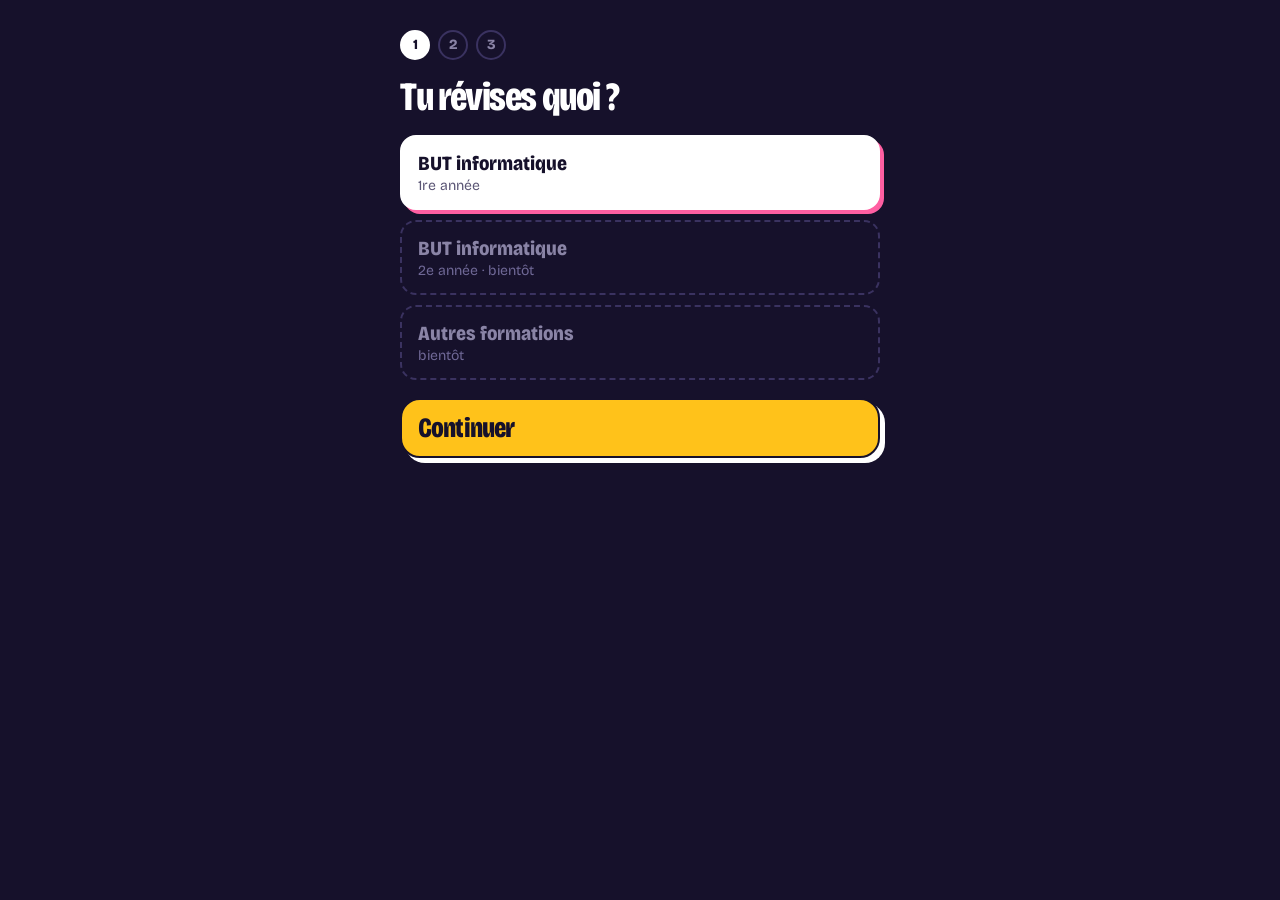
==== commit 2ca27c65: "Portail : écran obligatoire, étapes parcours et compte, session simulée pour les tests Co-Authored-B" ====
--- a/app/index.html
+++ b/app/index.html
@@ -80,6 +80,9 @@
 <!-- Classement du mode Survie : rempli par classement.js -->
 <section class="f-accueil f-classement cache" id="classement" aria-label="Classement"></section>
 
+<!-- Portail d'accueil obligatoire (parcours, compte, profil) : rempli par portail.js -->
+<section class="f-accueil f-portail cache" id="portail" aria-label="Bienvenue"></section>
+
 <!-- Écran Amis : rempli par amis.js -->
 <section class="f-accueil f-amis cache" id="amis" aria-label="Amis"></section>
 
@@ -101,6 +104,7 @@
 <!-- supabase-js 2.119.2 auto-hébergé (version figée, marche hors ligne) ; compte.js s'en passe s'il manque -->
 <script src="vendor/supabase-2.119.2.js"></script>
 <script src="compte.js"></script>
+<script src="portail.js"></script>
 <script src="donnees.js"></script>
 <script src="classement.js"></script>
 <script src="amis.js"></script>
--- a/app/fil.css
+++ b/app/fil.css
@@ -801,12 +801,15 @@
 .f-bouton-survie b { font-size: 20px; font-weight: 800; font-stretch: 80%; }
 .f-bouton-survie span { font-size: 14px; color: #CFC9E8; }
 /* ---------- Barre d'onglets du bas ---------- */
-:root { --hauteur-nav: 62px; }
+/* Marge sous les icônes : la barre d'accueil de l'iPhone. Défaut d'iOS (app installée) : la zone d'affichage
+   s'arrête avant le bas de l'écran (--manque-bas, mesuré par app.js) et rien n'est dessiné en dessous ; la barre
+   d'accueil tombe alors dans cette bande, il n'y a plus à la réserver. */
+:root { --hauteur-nav: 62px; --bas-nav: max(6px, calc(env(safe-area-inset-bottom) - var(--manque-bas, 0px))); }
 .f-nav {
   position: fixed; left: 0; right: 0; bottom: 0; z-index: 9;
   display: grid; grid-template-columns: repeat(3, 1fr);
-  height: calc(var(--hauteur-nav) + max(6px, env(safe-area-inset-bottom)));
-  padding: 6px max(12px, env(safe-area-inset-right)) max(6px, env(safe-area-inset-bottom)) max(12px, env(safe-area-inset-left));
+  height: calc(var(--hauteur-nav) + var(--bas-nav));
+  padding: 6px max(12px, env(safe-area-inset-right)) var(--bas-nav) max(12px, env(safe-area-inset-left));
   background: var(--encre); border-top: 2px solid #3A3260;
 }
 .f-nav button {
@@ -821,10 +824,40 @@
   position: absolute; top: 2px; left: calc(50% + 6px); min-width: 18px; height: 18px; padding: 0 5px;
   border-radius: 999px; background: #FF5FA2; color: #16112B; font: 800 11px/18px var(--police); text-align: center;
 }
+/* « Nouvelle version » se pose au-dessus de la barre */
+body.avec-nav .f-maj { bottom: calc(var(--hauteur-nav) + var(--bas-nav) + 12px); }
 /* Les écrans qui ont la barre lui réservent leur bas */
 body.avec-nav #accueil, body.avec-nav .f-accueil {
-  padding-bottom: calc(var(--hauteur-nav) + max(6px, env(safe-area-inset-bottom)) + 10px);
-}
+  padding-bottom: calc(var(--hauteur-nav) + var(--bas-nav) + 10px);
+}
+
+/* ---------- Portail d'accueil ---------- */
+/* Tant qu'il est ouvert, rien d'autre ne s'affiche (compte obligatoire) */
+body.portail-ouvert .f-entete, body.portail-ouvert .f-nav, body.portail-ouvert .f-fil,
+body.portail-ouvert .f-accueil:not(#portail), body.portail-ouvert .f-maj { display: none !important; }
+#portail { padding-top: calc(var(--haut) + 18px); }
+.f-portail-col { gap: 18px; }
+.f-portail-etapes { display: flex; gap: 8px; padding: 0; margin: 0; list-style: none; }
+.f-portail-etapes li {
+  display: grid; place-items: center; width: 30px; height: 30px; border: 2px solid #3A3260; border-radius: 50%;
+  color: #8A84A6; font-weight: 800; font-size: 14px;
+}
+.f-portail-etapes li.faite { border-color: #00C08B; color: #00C08B; }
+.f-portail-etapes li.actuelle { border-color: #FFFFFF; background: #FFFFFF; color: var(--encre); }
+.f-portail-cartes { display: grid; gap: 10px; }
+.f-portail-parcours {
+  display: grid; gap: 2px; padding: 14px 16px; border: 2.5px solid #FFFFFF; border-radius: 16px; background: none;
+  color: #FFFFFF; font-family: var(--police); text-align: left; cursor: pointer;
+}
+.f-portail-parcours b { font-size: 20px; font-weight: 800; font-stretch: 85%; }
+.f-portail-parcours span { font-size: 14px; color: #CFC9E8; }
+.f-portail-parcours[aria-pressed="true"] { background: #FFFFFF; color: var(--encre); box-shadow: 4px 4px 0 #FF5FA2; }
+.f-portail-parcours[aria-pressed="true"] span { color: var(--gris); }
+.f-portail-parcours[aria-disabled="true"] { border-style: dashed; border-color: #3A3260; color: #8A84A6; cursor: default; }
+.f-portail-parcours[aria-disabled="true"] span { color: #6F6896; }
+.f-portail-retour { justify-self: start; padding: 6px 0; border: 0; background: none; color: #CFC9E8; font: 700 15px var(--police); cursor: pointer; }
+.f-portail-compte { padding: 16px; border-radius: 18px; background: var(--papier); color: var(--encre); }
+.f-portail-horsligne { color: #FFC21A; }
 
 /* ---------- Écran Amis ---------- */
 .f-amis-zone, .f-amis-rendu { display: grid; gap: 18px; }
@@ -878,3 +911,4 @@
   cursor: pointer; text-decoration: underline;
 }
 .f-bouton-survie:active { transform: translate(2px, 2px); }
+
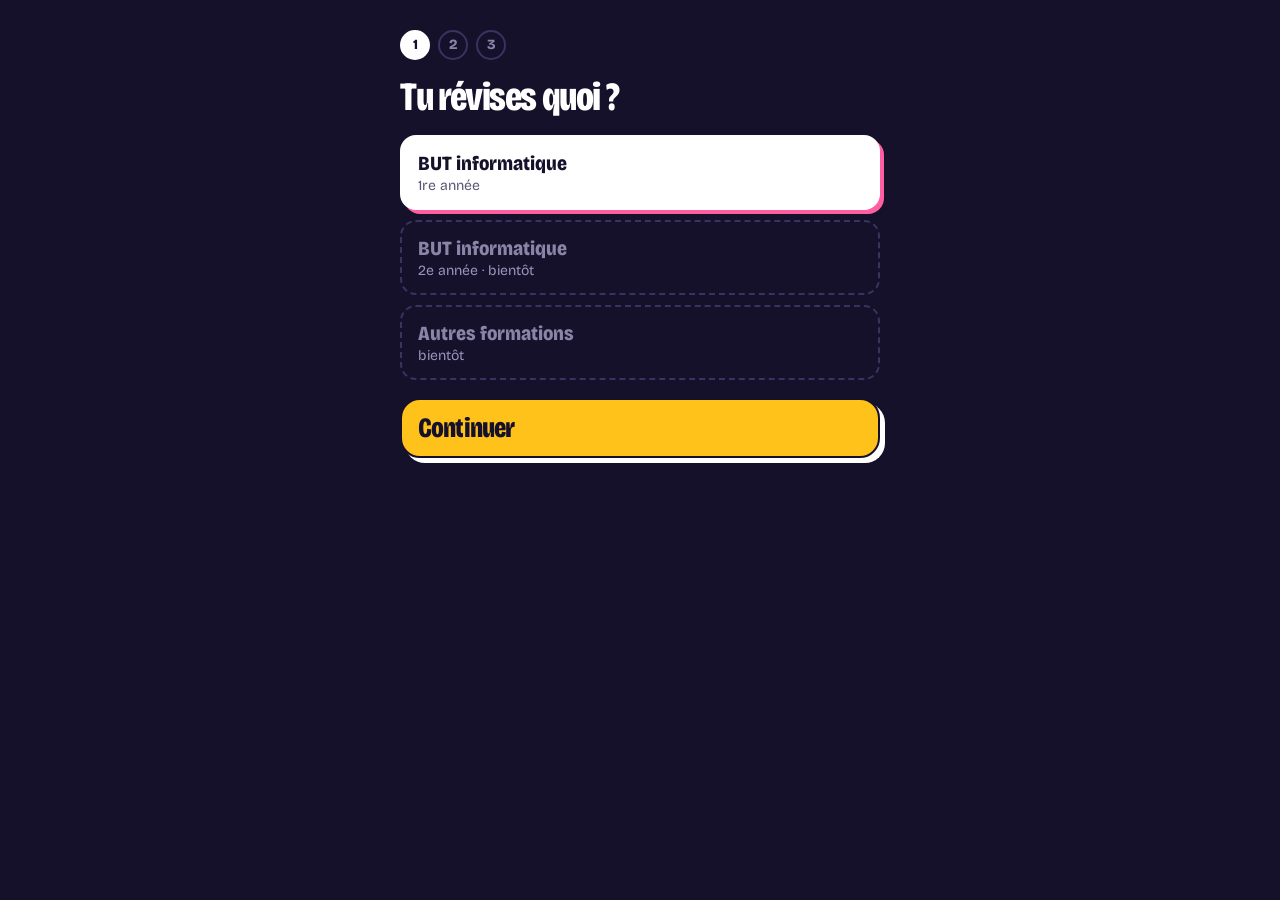
==== commit f202031d: "Apparence : réglage thème et taille (lu avant le rendu, synchronisé), rubrique en tête des Paramètre" ====
--- a/app/index.html
+++ b/app/index.html
@@ -19,6 +19,7 @@
   <meta name="apple-mobile-web-app-status-bar-style" content="black-translucent">
   <meta name="apple-mobile-web-app-title" content="Facettes">
   <link rel="preload" href="polices/bricolage-grotesque.woff2" as="font" type="font/woff2" crossorigin>
+  <script src="apparence.js"></script>
   <link rel="stylesheet" href="theme.css">
   <link rel="stylesheet" href="fil.css">
 </head>
@@ -36,36 +37,9 @@
 <header class="f-entete">
   <button class="f-marque" id="btn-accueil" type="button" aria-label="Facettes, retour à l'accueil"><svg class="f-symbole" viewBox="0 0 256 256" aria-hidden="true"><g transform="translate(-10 12)"><rect x="82" y="32" width="42" height="42" rx="10" fill="#7B4DFF"/><rect x="32" y="82" width="42" height="42" rx="10" fill="#7B4DFF"/><rect x="82" y="82" width="42" height="42" rx="10" fill="#FF5FA2"/><rect x="132" y="82" width="42" height="42" rx="10" fill="#FF6B3D"/><rect x="182" y="82" width="42" height="42" rx="10" fill="#FFC21A"/><rect x="32" y="132" width="42" height="42" rx="10" fill="#FF5FA2"/><rect x="82" y="132" width="42" height="42" rx="10" fill="#FF6B3D"/><rect x="132" y="132" width="42" height="42" rx="10" fill="#FFC21A"/><rect x="182" y="132" width="42" height="42" rx="10" fill="#00C08B"/><rect x="82" y="182" width="42" height="42" rx="10" fill="#FFC21A"/><rect x="132" y="182" width="42" height="42" rx="10" fill="#00C08B"/><rect x="132" y="32" width="42" height="42" rx="10" fill="#16112B" transform="translate(24 -24) rotate(15 153 53)"/></g></svg>Facettes</button>
   <span class="f-score cache" id="score" aria-live="polite"></span>
-  <button class="f-menu" id="btn-reglages" type="button" aria-label="Réglages et progression">
-    <svg viewBox="0 0 24 24" fill="none" stroke="currentColor" stroke-width="2.4" stroke-linecap="round" aria-hidden="true">
-      <path d="M4 7h16M4 12h16M4 17h16"></path>
-    </svg>
-  </button>
+  <!-- Quitter la session (visible seulement pendant le fil ; en Survie, demande confirmation) -->
+  <button class="f-menu f-quitter" id="btn-quitter" type="button" aria-label="Quitter la session"><svg viewBox="0 0 24 24" fill="none" stroke="currentColor" stroke-width="2.8" stroke-linecap="round" aria-hidden="true"><path d="M6 6l12 12M18 6L6 18"/></svg></button>
 </header>
-
-<!-- Réglages : rempli par app.js à chaque ouverture -->
-<dialog class="f-reglages" id="reglages" aria-labelledby="titre-reglages">
-  <div class="f-reglages-haut">
-    <h2 id="titre-reglages" tabindex="-1" autofocus>Réglages</h2>
-    <button class="f-option f-fermer" id="btn-fermer-reglages" type="button">Fermer</button>
-  </div>
-  <section>
-    <h3>Matières</h3>
-    <div class="f-pastilles" id="choix-matieres"></div>
-  </section>
-  <section>
-    <h3>Jeux</h3>
-    <div class="f-pastilles" id="choix-formats"></div>
-  </section>
-  <section>
-    <h3>Compte</h3>
-    <div class="f-compte" id="compte"></div>
-  </section>
-  <section class="f-reglages-bas">
-    <button class="f-zero" id="btn-zero" type="button">Effacer ma progression</button>
-  </section>
-  <p class="f-version" id="version">Version inconnue (hors ligne ou premier lancement)</p>
-</dialog>
 
 <!-- Tes données (RGPD) : rempli par donnees.js -->
 <dialog class="f-reglages" id="donnees" aria-labelledby="titre-donnees"></dialog>
@@ -83,6 +57,9 @@
 <!-- Portail d'accueil obligatoire (parcours, compte, profil) : rempli par portail.js -->
 <section class="f-accueil f-portail cache" id="portail" aria-label="Bienvenue"></section>
 
+<!-- Profil (avatar, stats, semaine, matières) : rempli par profil.js -->
+<section class="f-accueil f-profil cache" id="profil" aria-label="Ton profil"></section>
+
 <!-- Écran Amis : rempli par amis.js -->
 <section class="f-accueil f-amis cache" id="amis" aria-label="Amis"></section>
 
@@ -91,6 +68,7 @@
   <button type="button" data-onglet="disco"><svg viewBox="0 0 24 24" aria-hidden="true"><circle cx="12" cy="12" r="9" fill="none" stroke="currentColor" stroke-width="2.2"/><circle cx="12" cy="12" r="5" fill="none" stroke="currentColor" stroke-width="1.2" opacity=".6"/><circle cx="12" cy="12" r="2" fill="currentColor"/></svg><span>Disco</span></button>
   <button type="button" data-onglet="accueil"><svg viewBox="0 0 24 24" aria-hidden="true"><rect x="5" y="5" width="6" height="6" rx="1.5" fill="currentColor"/><rect x="13" y="5" width="6" height="6" rx="1.5" fill="currentColor" opacity=".6"/><rect x="5" y="13" width="6" height="6" rx="1.5" fill="currentColor" opacity=".6"/><rect x="13" y="13" width="6" height="6" rx="1.5" fill="currentColor"/></svg><span>Accueil</span></button>
   <button type="button" data-onglet="amis"><svg viewBox="0 0 24 24" aria-hidden="true"><circle cx="9" cy="8.5" r="3.5" fill="none" stroke="currentColor" stroke-width="2.2"/><path d="M2.5 20c.6-3.6 3.2-5.5 6.5-5.5s5.9 1.9 6.5 5.5" fill="none" stroke="currentColor" stroke-width="2.2" stroke-linecap="round"/><circle cx="17" cy="7.5" r="2.6" fill="none" stroke="currentColor" stroke-width="1.8"/><path d="M17.5 12.5c2.3.2 3.7 1.7 4.1 4.2" fill="none" stroke="currentColor" stroke-width="1.8" stroke-linecap="round"/></svg><span>Amis</span><span class="f-nav-pastille cache" aria-hidden="true"></span></button>
+  <button type="button" data-onglet="profil"><svg viewBox="0 0 24 24" aria-hidden="true"><circle cx="12" cy="8" r="4" fill="none" stroke="currentColor" stroke-width="2.2"/><path d="M4.5 20.5c.8-4 3.8-6.2 7.5-6.2s6.7 2.2 7.5 6.2" fill="none" stroke="currentColor" stroke-width="2.2" stroke-linecap="round"/></svg><span>Profil</span></button>
 </nav>
 
 <main class="f-fil cache" id="fil" aria-label="Fil de révision">
@@ -105,6 +83,7 @@
 <script src="vendor/supabase-2.119.2.js"></script>
 <script src="compte.js"></script>
 <script src="portail.js"></script>
+<script src="profil.js"></script>
 <script src="donnees.js"></script>
 <script src="classement.js"></script>
 <script src="amis.js"></script>
--- a/app/fil.css
+++ b/app/fil.css
@@ -84,6 +84,18 @@
 }
 .f-menu svg { width: 20px; height: 20px; }
 .f-menu:active { transform: translate(3px, 3px); box-shadow: none; }
+/* Hors du fil, l'en-tête a un fond : le contenu qui défile ne passe plus sous la pilule */
+body:not(.fil-ouvert) .f-entete { background: var(--encre); padding-bottom: 10px; }
+/* PC : en-tête, barre du bas et roue du profil alignés sur la colonne centrale */
+@media (min-width: 700px) {
+  .f-entete, .f-nav { max-width: 560px; margin-inline: auto; }
+  .f-nav { border-radius: 20px 20px 0 0; }
+  .f-profil-roue { right: calc((100vw - 560px) / 2 + 16px); }
+}
+/* ✕ : seulement pendant le fil */
+.f-quitter { display: none; width: 44px; height: 44px; }
+body.fil-ouvert .f-quitter { display: grid; }
+.f-quitter.confirmer { width: auto; padding: 0 14px; border-radius: 999px; background: var(--rate); font: 800 15px var(--police); }
 
 /* ---------- Le fil ----------
    Un écran = une carte. scroll-snap-stop: always empêche de sauter plusieurs cartes d'un coup de pouce. */
@@ -285,26 +297,10 @@
 .f-reglages section + section { border-top: 2px dashed var(--trait-doux, #E6E9EE); }
 .f-reglages h3 { font-size: 20px; font-weight: 800; letter-spacing: -0.01em; }
 .f-reglages .f-discret { font-size: 15px; margin-top: 2px; }
-.f-fermer { padding: 8px 14px; font-weight: 700; }
-.f-reglages-bas { display: flex; justify-content: center; }
-.f-zero { padding: 6px 10px; border: 0; background: none; color: var(--gris); font: 700 14px var(--police); text-decoration: underline; cursor: pointer; }
-.f-zero.confirmer { color: #D23B53; }
-
-.f-pastilles { display: flex; flex-wrap: wrap; gap: 8px; margin-top: 12px; }
-.f-pastille {
-  display: inline-flex; align-items: center; gap: 8px; padding: 7px 14px 8px;
-  border: var(--trait); border-radius: 999px; background: var(--papier); color: var(--gris);
-  font: 600 15px var(--police); cursor: pointer; box-shadow: none;
-  transition: background-color .15s, box-shadow .15s, transform .1s;
-}
-.f-pastille::before { content: ""; width: 12px; height: 12px; border: 2px solid var(--encre); border-radius: 50%; background: var(--papier); }
-.f-pastille[aria-pressed="true"] { color: var(--encre); box-shadow: var(--ombre-petite); }
-.f-pastille[aria-pressed="true"]::before { background: var(--pastille, var(--encre)); }
-.f-pastille:active { transform: translate(2px, 2px); }
-.f-pastille.secoue { animation: f-secoue .3s; }
-
-
-.f-danger { text-align: center; font-weight: 700; margin-top: 12px; width: 100%; }
+.f-fermer { min-height: 44px; padding: 8px 14px; font-weight: 700; }
+
+
+
 
 /* ---------- Compte ---------- */
 .f-compte { display: grid; gap: 10px; margin-top: 10px; }
@@ -315,23 +311,16 @@
 }
 .f-champ:focus-visible { outline: 3px solid var(--c, #7B4DFF); outline-offset: 2px; }
 .f-compte-valider { text-align: center; font-weight: 700; }
-.f-compte-actions .f-option { text-align: center; font-weight: 600; }
 .f-compte-msg { font-size: 15px; font-weight: 600; color: #B0003A; }
 .f-compte-msg:empty { display: none; }
-.f-compte-note { font-size: 14px; }
-.f-pseudo { display: grid; gap: 8px; }
-.f-pseudo .f-lien { display: inline; margin-left: 4px; }
 .f-turnstile { min-height: 65px; }
-.f-donnees-ouvrir { text-align: center; font-weight: 600; }
 
 /* ---------- Tes données ---------- */
 .f-donnees { display: grid; gap: 12px; font-size: 16px; line-height: 1.45; }
 .f-donnees a { color: var(--encre); font-weight: 700; }
 .f-donnees-export, .f-donnees-enregistrer { text-align: center; font-weight: 700; margin-top: 4px; }   /* place réservée au widget anti-robot, pour éviter un saut */
-.f-compte .f-danger { margin-top: 0; }
 .f-lien { justify-self: start; padding: 0; border: 0; background: none; font: 600 15px var(--police); color: var(--encre); text-decoration: underline; cursor: pointer; }
-@media (max-width: 380px) { .f-compte-form { grid-template-columns: minmax(0, 1fr); } }
-.f-danger.confirmer { background: var(--rate); }
+@media (max-width: 420px) { .f-compte-form { grid-template-columns: minmax(0, 1fr); } }   /* e-mail pleine largeur, bouton dessous */
 
 /* ---------- Texte à trous ---------- */
 .f-phrase { font-size: 21px; font-weight: 600; line-height: 1.45; letter-spacing: -0.01em; }
@@ -346,7 +335,7 @@
 /* ---------- Associer ---------- */
 .f-paires { display: grid; grid-template-columns: 1fr 1.45fr; gap: 10px; align-items: start; }
 .f-paires .f-colonne { display: grid; gap: 10px; }
-.f-paires .f-option { font-size: 15px; padding: 10px 11px; }
+.f-paires .f-option { min-height: 44px; font-size: 15px; padding: 10px 11px; }
 .f-paires .f-gauche { font-family: var(--mono); font-weight: 700; font-size: 14px; }
 /* Paires trouvées : une bande verte par paire, qui se pose au-dessus des boutons restants */
 .f-faites { display: grid; gap: 8px; }
@@ -442,8 +431,6 @@
 /* Avant la capture, le titre reste caché : il apparaîtra collé lettre par lettre (pas de clignotement) */
 .f-otage:not(.capture):not(.termine) .f-lettre { opacity: 0; }
 
-/* Numéro de version, en bas des réglages */
-.f-version { padding: 0 18px 18px; font-size: 13px; color: var(--gris); text-align: center; }
 
 /* Étiquette « Nouvelle version » posée en bas de l'écran */
 .f-maj {
@@ -654,7 +641,7 @@
 /* ---------- Classement ---------- */
 .f-classement-onglets { display: grid; grid-template-columns: 1fr 1fr; gap: 8px; }
 .f-classement-onglet {
-  padding: 10px; border: 2.5px solid #FFFFFF; border-radius: 999px; background: none; color: #FFFFFF;
+  min-height: 44px; padding: 10px; border: 2.5px solid #FFFFFF; border-radius: 999px; background: none; color: #FFFFFF;
   font: 700 16px var(--police); cursor: pointer;
 }
 .f-classement-onglet[aria-selected="true"] { background: #FFFFFF; color: var(--encre); box-shadow: 3px 3px 0 #FF5FA2; }
@@ -670,7 +657,8 @@
   box-shadow: 3px 3px 0 #7B4DFF; font-size: 17px;
 }
 .f-classement-rang { font-weight: 800; font-size: 20px; font-stretch: 80%; }
-.f-classement-pseudo { font-weight: 600; overflow: hidden; text-overflow: ellipsis; white-space: nowrap; }
+.f-classement-pseudo { display: flex; align-items: center; gap: 10px; min-width: 0; font-weight: 600; }
+.f-classement-nom { min-width: 0; overflow: hidden; text-overflow: ellipsis; white-space: nowrap; }
 .f-classement-pseudo small { font-weight: 500; color: var(--gris); }
 .f-classement-score { font-weight: 800; font-size: 20px; }
 .f-classement-ligne.or { background: #FFC21A; }
@@ -678,6 +666,118 @@
 .f-classement-ligne.bleu { background: #8FA3FF; }
 .f-classement-ligne.moi { outline: 3px solid #00C08B; outline-offset: 2px; box-shadow: 3px 3px 0 #00C08B; }
 .f-classement-sep { text-align: center; color: #CFC9E8; font-weight: 800; letter-spacing: .2em; }
+
+/* ---------- Paramètres : listes en cartes blanches groupées, interrupteurs ---------- */
+.f-param-col { gap: 8px; }
+.f-param-haut { display: flex; align-items: center; gap: 4px; min-height: 48px; }
+.f-param-retour {
+  display: grid; place-items: center; width: 44px; height: 44px; margin-left: -10px; padding: 0;
+  border: 0; background: none; color: #FFFFFF; cursor: pointer;
+}
+.f-param-retour svg { width: 26px; height: 26px; }
+.f-param-titre { font-size: 30px; font-weight: 800; font-stretch: 80%; letter-spacing: -0.03em; line-height: 1; }
+.f-param-groupe { display: grid; gap: 8px; margin-top: 14px; }
+.f-param-groupe h2 { margin-inline: 4px; color: #B9B4D6; font-size: 13px; font-weight: 700; letter-spacing: .06em; text-transform: uppercase; }
+.f-param-sensible h2 { color: #FF8A8A; }
+.f-param-carte { display: grid; border: var(--trait); border-radius: 18px; background: var(--papier); color: var(--encre); overflow: hidden; }
+.f-param-ligne {
+  display: flex; align-items: center; justify-content: space-between; gap: 12px; width: 100%; min-height: 54px; padding: 0 16px;
+  border: 0; background: none; color: var(--encre); font: 600 17px var(--police); text-align: left;
+}
+button.f-param-ligne { cursor: pointer; }
+.f-param-ligne + .f-param-ligne { border-top: 1.5px solid #E6E3F0; }
+.f-param-valeur { display: flex; align-items: center; gap: 6px; min-width: 0; color: var(--gris); font-size: 15px; font-weight: 500; overflow-wrap: anywhere; text-align: right; }
+.f-param-valeur svg { flex: none; width: 18px; height: 18px; }
+.f-param-danger { color: #B42323; }
+.f-param-danger.confirmer { background: var(--rate); }
+.f-param-note, .f-param-intro { margin-inline: 4px; color: #B9B4D6; font-size: 14px; }
+.f-param-intro { margin-bottom: 6px; font-size: 15px; }
+.f-param-message { color: #FF8FA8; font-weight: 600; }
+.f-param-message:empty { display: none; }
+.f-param-version { margin-top: 18px; color: #8A84A6; font-size: 13px; text-align: center; }
+.f-param-nom { flex: 1; }
+.f-param-pastille { flex: none; width: 16px; height: 16px; border: 2px solid var(--encre); border-radius: 50%; background: var(--c); }
+.f-param-curseur {
+  position: relative; flex: none; width: 50px; height: 30px; border: 2px solid var(--encre); border-radius: 999px;
+  background: #D9D6E5; transition: background-color .15s;
+}
+.f-param-curseur::after {
+  content: ""; position: absolute; top: 2px; left: 2px; width: 22px; height: 22px; box-sizing: border-box;
+  border: 2px solid var(--encre); border-radius: 50%; background: #FFFFFF; transition: translate .15s;
+}
+.f-param-inter[aria-checked="true"] .f-param-curseur { background: #00C08B; }
+.f-param-inter[aria-checked="true"] .f-param-curseur::after { translate: 20px 0; }
+.f-param-inter.secoue { animation: f-secoue .3s; }
+
+.f-modifier-col { gap: 16px; }
+.f-modifier-enregistrer { position: sticky; bottom: max(16px, env(safe-area-inset-bottom)); justify-content: center; margin-top: 4px; font-size: 18px; }
+.f-modifier-col .f-param-note { margin-inline: 0; }
+.f-modifier-col .f-portail-erreur:empty { min-height: 0; }
+.f-modifier-enregistrer:disabled { opacity: .6; }
+.f-profil-ok { color: #B9F6CA; font-weight: 700; }
+
+/* Apparence : sélecteurs segmentés (thème, taille) */
+.f-param-apparence { gap: 12px; padding: 12px 14px; }
+.f-param-reglage { display: grid; gap: 8px; }
+.f-param-reglage-nom { font-size: 15px; font-weight: 700; }
+.f-segment { display: grid; grid-template-columns: repeat(3, minmax(0, 1fr)); gap: 6px; padding: 4px; border-radius: 12px; background: #EFEAE0; }
+.f-segment button {
+  min-height: 44px; border: 2px solid transparent; border-radius: 9px; background: none; color: var(--gris);
+  font: 700 14px var(--police); cursor: pointer;
+}
+.f-segment button[aria-pressed="true"] { border-color: var(--encre); background: #FFFFFF; color: var(--encre); box-shadow: 2px 2px 0 var(--encre); font-weight: 800; }
+.f-segment-taille button:nth-child(1) { font-size: 13px; }
+.f-segment-taille button:nth-child(2) { font-size: 16px; }
+.f-segment-taille button:nth-child(3) { font-size: 19px; }
+
+/* ---------- Profil : sobre, sans ombres d'autocollant ---------- */
+.f-profil-col { gap: 20px; }
+.f-avatar-initiale { background: #E9E4FF; color: var(--encre); font: 800 calc(var(--taille-avatar, 40px) * .42) var(--police); }
+.f-profil-invitation {
+  min-height: 44px; padding: 0 6px; border: 0; background: none; color: #FFC21A;
+  font: 700 14px var(--police); text-decoration: underline; cursor: pointer;
+}
+/* La roue occupe le coin de l'en-tête, sur l'axe de la pilule « Facettes » */
+.f-profil-roue {
+  position: fixed; z-index: 11; top: calc(var(--haut) - 2px); right: max(16px, env(safe-area-inset-right));
+  display: grid; place-items: center; width: 44px; height: 44px; padding: 0;
+  border: 2px solid #3A3260; border-radius: 50%; background: none; color: #FFFFFF; cursor: pointer;
+}
+.f-profil-roue svg { width: 24px; height: 24px; }
+.f-profil-tete { display: grid; justify-items: center; gap: 6px; text-align: center; }
+.f-profil-tete .f-avatar { border: 3px solid #FFFFFF; }
+.f-profil-pseudo { margin-top: 8px; font-size: 30px; font-weight: 800; font-stretch: 85%; letter-spacing: -0.02em; line-height: 1; overflow-wrap: anywhere; }
+.f-profil-ligne { color: #B9B4D6; font-size: 15px; }
+.f-profil-modifier {
+  margin-top: 8px; min-height: 44px; padding: 0 22px; border: 2px solid #FFFFFF; border-radius: 999px;
+  background: none; color: #FFFFFF; font: 700 15px var(--police); cursor: pointer;
+}
+.f-profil-modifier:disabled { opacity: .45; cursor: default; }
+.f-profil-stats { display: flex; justify-content: space-around; padding: 14px 0; border-block: 2px solid #3A3260; }
+.f-profil-stat { display: grid; justify-items: center; gap: 4px; }
+.f-profil-stat b { font-size: 26px; font-weight: 800; line-height: 1; }
+.f-profil-stat span { color: #B9B4D6; font-size: 13px; }
+.f-profil-bloc { display: grid; gap: 12px; }
+.f-profil-bloc-tete { display: flex; justify-content: space-between; align-items: baseline; }
+.f-profil-bloc h2 { font-size: 17px; font-weight: 800; }
+.f-profil-resume { color: #FFC21A; font-size: 14px; font-weight: 700; }
+.f-profil-semaine { display: grid; grid-template-columns: repeat(7, minmax(0, 1fr)); gap: 8px; list-style: none; padding: 0; }
+.f-profil-jour { display: grid; justify-items: center; gap: 5px; color: #8A84A6; font-size: 12px; font-weight: 700; }
+.f-profil-pastille {
+  display: grid; place-items: center; width: 34px; height: 34px; border: 2px solid #3A3260; border-radius: 50%;
+  color: var(--encre); font-size: 12px; font-weight: 800;
+}
+.f-profil-jour.joue .f-profil-pastille { border-color: #FFC21A; background: #FFC21A; }
+.f-profil-jour.aujourdhui { color: #FFFFFF; }
+.f-profil-jour.aujourdhui .f-profil-pastille { border-color: #FFFFFF; }
+.f-profil-jour.futur { opacity: .45; }
+.f-profil-tout { min-height: 44px; margin-block: -12px; padding: 0; border: 0; background: none; color: #FFC21A; font: 700 14px var(--police); cursor: pointer; }
+.f-profil-matieres { display: grid; gap: 11px; list-style: none; padding: 0; }
+.f-profil-matiere { display: flex; align-items: center; gap: 10px; }
+.f-profil-matiere-nom { flex: none; width: 132px; overflow: hidden; text-overflow: ellipsis; white-space: nowrap; font-size: 14px; font-weight: 600; }
+.f-profil-barre { flex: 1; height: 10px; border-radius: 999px; background: #2A2347; overflow: hidden; }
+.f-profil-rempli { display: block; width: var(--part, 0%); height: 100%; border-radius: 999px; background: var(--c); }
+.f-profil-matiere-part { flex: none; width: 40px; text-align: right; color: #B9B4D6; font-size: 13px; }
 .f-survie-rang { font-weight: 800; font-size: 18px; color: var(--encre); }
 /* ---------- Ta discothèque : le bac à disques ---------- */
 /* Une pochette par matière (couleur --c de la matière), la pochette centrée sort son vinyle : --sortie = 0,15 à 1 */
@@ -725,7 +825,7 @@
   background: radial-gradient(circle, #16112B 0 6%, #FFE27A 7% 14%, #B8860B 15% 17%, #FFC21A 18% 60%, #E0A800 61% 63%, #FFC21A 64% 100%);
 }
 .f-bac-prec, .f-bac-suiv {
-  position: absolute; z-index: 3; top: 50%; translate: 0 -50%; width: 38px; height: 38px; border: var(--trait);
+  position: absolute; z-index: 3; top: 50%; translate: 0 -50%; width: 44px; height: 44px; border: var(--trait);
   border-radius: 50%; background: #FFFFFF; color: var(--encre); font: 800 22px/1 var(--police); cursor: pointer;
   box-shadow: 2px 2px 0 #7B4DFF;
 }
@@ -756,16 +856,21 @@
 .f-piste-nom { font-size: 15px; font-weight: 700; display: grid; }
 .f-piste-nom small { font-size: 12px; font-weight: 500; color: var(--gris); }
 .f-piste-jouer {
-  width: 34px; height: 34px; border: var(--trait); border-radius: 50%; background: var(--c); color: var(--encre);
+  width: 44px; height: 44px; border: var(--trait); border-radius: 50%; background: var(--c); color: var(--encre);
   font-size: 13px; cursor: pointer; box-shadow: 2px 2px 0 var(--encre);
 }
 .f-cases { grid-column: 3 / -1; display: flex; gap: 6px; }
+/* Zone tactile de 44 px, pastille visible de 28 px (dessinée par ::before) : répétée sur chaque piste, elle reste légère */
 .f-case {
-  padding: 3px 10px; border: 2px solid var(--encre); border-radius: 999px; background: #FFFFFF; color: var(--encre);
+  position: relative; isolation: isolate; min-height: 44px; padding: 0 12px; border: 0; background: none; color: var(--encre);
   font: 700 12px var(--police); cursor: pointer;
 }
-.f-case[aria-pressed="true"][data-cas="a_venir"] { background: #E6E3F5; box-shadow: 2px 2px 0 var(--encre); }
-.f-case[aria-pressed="true"][data-cas="ds_passe"] { background: #FFC21A; box-shadow: 2px 2px 0 var(--encre); }
+.f-case::before {
+  content: ""; position: absolute; inset: 8px 0; z-index: -1;
+  border: 2px solid var(--encre); border-radius: 999px; background: #FFFFFF;
+}
+.f-case[aria-pressed="true"][data-cas="a_venir"]::before { background: #E6E3F5; box-shadow: 2px 2px 0 var(--encre); }
+.f-case[aria-pressed="true"][data-cas="ds_passe"]::before { background: #FFC21A; box-shadow: 2px 2px 0 var(--encre); }
 .f-piste.grise .f-piste-nom, .f-piste.grise .f-piste-etat, .f-piste.grise .f-piste-jouer { opacity: .4; }
 
 /* Livret de cours (admin) */
@@ -807,7 +912,7 @@
 :root { --hauteur-nav: 62px; --bas-nav: max(6px, calc(env(safe-area-inset-bottom) - var(--manque-bas, 0px))); }
 .f-nav {
   position: fixed; left: 0; right: 0; bottom: 0; z-index: 9;
-  display: grid; grid-template-columns: repeat(3, 1fr);
+  display: grid; grid-template-columns: repeat(4, 1fr);
   height: calc(var(--hauteur-nav) + var(--bas-nav));
   padding: 6px max(12px, env(safe-area-inset-right)) var(--bas-nav) max(12px, env(safe-area-inset-left));
   background: var(--encre); border-top: 2px solid #3A3260;
@@ -837,6 +942,8 @@
 body.portail-ouvert .f-accueil:not(#portail), body.portail-ouvert .f-maj { display: none !important; }
 #portail { padding-top: calc(var(--haut) + 18px); }
 .f-portail-col { gap: 18px; }
+/* Formulaire de profil (portail étape 3 et « Modifier mon profil ») : même espacement que la colonne */
+.f-profil-form { display: grid; gap: 18px; }
 .f-portail-etapes { display: flex; gap: 8px; padding: 0; margin: 0; list-style: none; }
 .f-portail-etapes li {
   display: grid; place-items: center; width: 30px; height: 30px; border: 2px solid #3A3260; border-radius: 50%;
@@ -854,10 +961,37 @@
 .f-portail-parcours[aria-pressed="true"] { background: #FFFFFF; color: var(--encre); box-shadow: 4px 4px 0 #FF5FA2; }
 .f-portail-parcours[aria-pressed="true"] span { color: var(--gris); }
 .f-portail-parcours[aria-disabled="true"] { border-style: dashed; border-color: #3A3260; color: #8A84A6; cursor: default; }
-.f-portail-parcours[aria-disabled="true"] span { color: #6F6896; }
-.f-portail-retour { justify-self: start; padding: 6px 0; border: 0; background: none; color: #CFC9E8; font: 700 15px var(--police); cursor: pointer; }
+.f-portail-parcours[aria-disabled="true"] span { color: #9A94BC; }   /* 6,5:1 sur la nuit */
+.f-portail-retour { justify-self: start; min-height: 44px; padding: 6px 0; border: 0; background: none; color: #CFC9E8; font: 700 15px var(--police); cursor: pointer; }
 .f-portail-compte { padding: 16px; border-radius: 18px; background: var(--papier); color: var(--encre); }
 .f-portail-horsligne { color: #FFC21A; }
+.f-avatar {
+  flex: none; display: inline-grid; place-items: center; width: var(--taille-avatar, 40px); height: var(--taille-avatar, 40px);
+  border: 2px solid var(--encre); border-radius: 50%; background: var(--avatar, #7B4DFF); color: #FFFFFF;
+}
+.f-avatar svg { width: 62%; height: 62%; }
+.f-portail-champ { display: grid; gap: 6px; font-weight: 700; }
+.f-portail-champ input {
+  padding: 11px 12px; border: var(--trait); border-radius: 12px; background: var(--papier); color: var(--encre); font: 600 16px var(--police);
+}
+.f-portail-erreur { min-height: 1em; color: #FF8FA8; font-weight: 600; }
+/* Aperçu au-dessus, choix en dessous : des pastilles de 44 px tiennent en largeur */
+.f-portail-avatar { display: grid; justify-items: center; gap: 12px; }
+.f-portail-avatar > .f-portail-apercu .f-avatar { box-shadow: 3px 3px 0 #FFFFFF; }
+.f-portail-choix { display: grid; gap: 8px; min-width: 0; }
+.f-portail-couleurs, .f-portail-symboles { display: flex; flex-wrap: wrap; justify-content: center; gap: 6px; }   /* 7 × 44 px + 6 × 6 px tiennent sur 354 px */
+.f-portail-couleur {
+  width: 44px; height: 44px; padding: 0; border: 2px solid var(--encre); border-radius: 50%; background: var(--avatar); cursor: pointer;
+}
+.f-portail-symbole {
+  display: grid; place-items: center; width: 44px; height: 44px; padding: 0; border: 2px solid #3A3260; border-radius: 10px;
+  background: none; color: #FFFFFF; cursor: pointer;
+}
+.f-portail-symbole svg { width: 20px; height: 20px; }
+.f-portail-couleur[aria-pressed="true"] { outline: 3px solid #FFFFFF; outline-offset: 2px; }
+.f-portail-symbole[aria-pressed="true"] { border-color: #FFFFFF; background: #2A2347; }
+.f-portail-prive { color: #CFC9E8; font-size: 14px; }
+.f-portail-message { min-height: 1.2em; color: #FFC21A; font-weight: 600; }
 
 /* ---------- Écran Amis ---------- */
 .f-amis-zone, .f-amis-rendu { display: grid; gap: 18px; }
@@ -873,6 +1007,7 @@
   padding: 8px 12px; border: 2px solid #3A3260; border-radius: 12px;
 }
 .f-amis-ligne b { font-size: 17px; overflow-wrap: anywhere; }
+.f-amis-qui { display: flex; align-items: center; gap: 10px; min-width: 0; }
 .f-amis-boutons { display: flex; gap: 8px; }
 .f-amis-action { padding: 6px 12px; font-size: 15px; font-weight: 700; }
 .f-amis-action.confirmer { background: var(--rate); }
@@ -912,3 +1047,6 @@
 }
 .f-bouton-survie:active { transform: translate(2px, 2px); }
 
+
+/* Liens du panneau de connexion (« Tes données », « Changer d'adresse ») : cibles de 44 px */
+.f-compte .f-lien { min-height: 44px; }
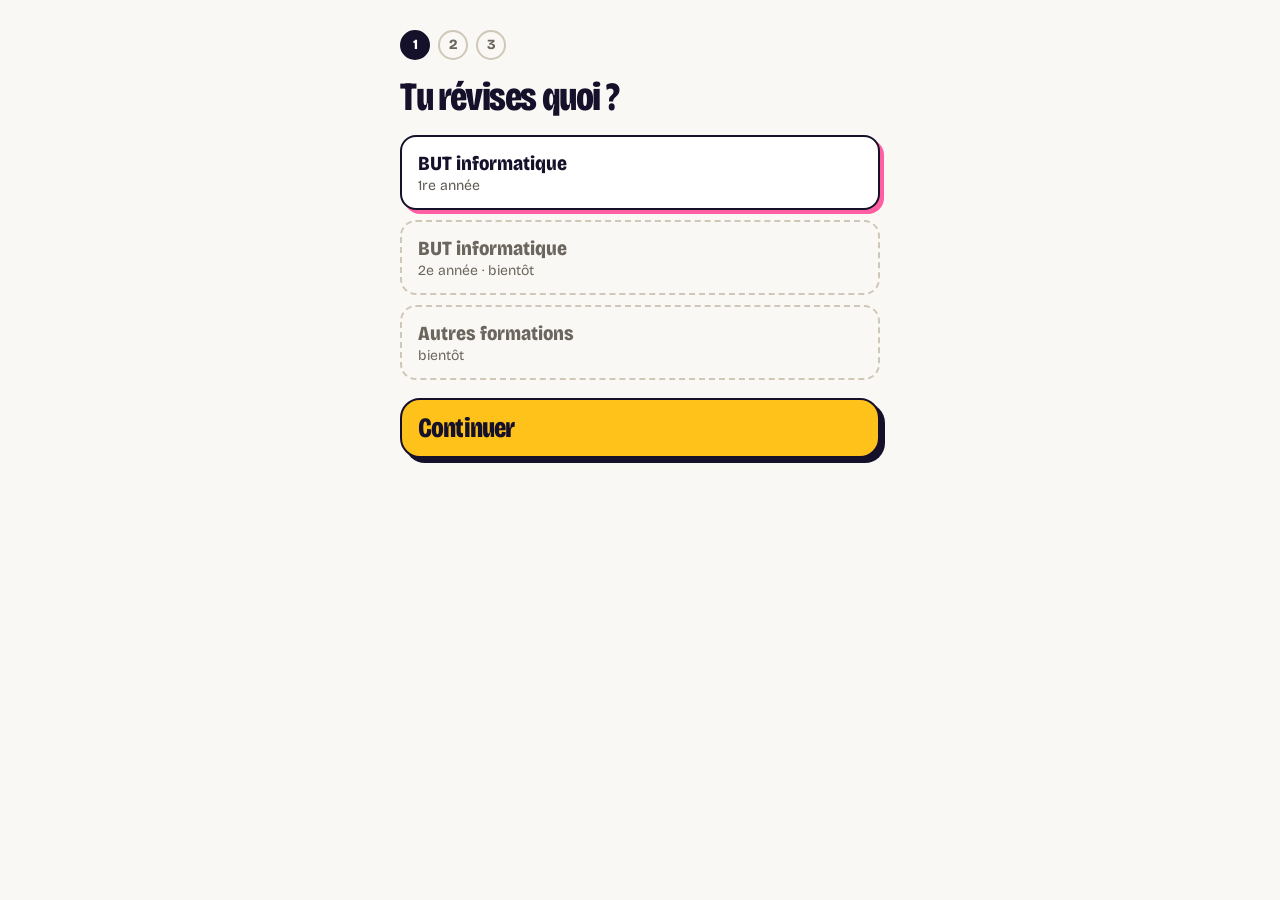
==== commit 877aec27: "Thème clair « papier » (clair.css, thème effectif, barre d'état), audit de contraste ; roue des Para" ====
--- a/app/index.html
+++ b/app/index.html
@@ -22,6 +22,7 @@
   <script src="apparence.js"></script>
   <link rel="stylesheet" href="theme.css">
   <link rel="stylesheet" href="fil.css">
+  <link rel="stylesheet" href="clair.css">
 </head>
 <body>
 
@@ -37,6 +38,8 @@
 <header class="f-entete">
   <button class="f-marque" id="btn-accueil" type="button" aria-label="Facettes, retour à l'accueil"><svg class="f-symbole" viewBox="0 0 256 256" aria-hidden="true"><g transform="translate(-10 12)"><rect x="82" y="32" width="42" height="42" rx="10" fill="#7B4DFF"/><rect x="32" y="82" width="42" height="42" rx="10" fill="#7B4DFF"/><rect x="82" y="82" width="42" height="42" rx="10" fill="#FF5FA2"/><rect x="132" y="82" width="42" height="42" rx="10" fill="#FF6B3D"/><rect x="182" y="82" width="42" height="42" rx="10" fill="#FFC21A"/><rect x="32" y="132" width="42" height="42" rx="10" fill="#FF5FA2"/><rect x="82" y="132" width="42" height="42" rx="10" fill="#FF6B3D"/><rect x="132" y="132" width="42" height="42" rx="10" fill="#FFC21A"/><rect x="182" y="132" width="42" height="42" rx="10" fill="#00C08B"/><rect x="82" y="182" width="42" height="42" rx="10" fill="#FFC21A"/><rect x="132" y="182" width="42" height="42" rx="10" fill="#00C08B"/><rect x="132" y="32" width="42" height="42" rx="10" fill="#16112B" transform="translate(24 -24) rotate(15 153 53)"/></g></svg>Facettes</button>
   <span class="f-score cache" id="score" aria-live="polite"></span>
+  <!-- Roue des Paramètres : dans l'en-tête (au-dessus de tout), visible seulement sur l'écran Profil -->
+  <button class="f-menu f-parametres" id="btn-parametres" type="button" aria-label="Paramètres"><svg viewBox="0 0 24 24" fill="none" stroke="currentColor" stroke-width="2.2" stroke-linecap="round" stroke-linejoin="round" aria-hidden="true"><circle cx="12" cy="12" r="3.2"/><path d="M19.4 15a1.7 1.7 0 0 0 .3 1.8l.1.1a2 2 0 1 1-2.8 2.8l-.1-.1a1.7 1.7 0 0 0-1.8-.3 1.7 1.7 0 0 0-1 1.5V21a2 2 0 1 1-4 0v-.1a1.7 1.7 0 0 0-1.1-1.5 1.7 1.7 0 0 0-1.8.3l-.1.1a2 2 0 1 1-2.8-2.8l.1-.1a1.7 1.7 0 0 0 .3-1.8 1.7 1.7 0 0 0-1.5-1H3a2 2 0 1 1 0-4h.1a1.7 1.7 0 0 0 1.5-1.1 1.7 1.7 0 0 0-.3-1.8l-.1-.1a2 2 0 1 1 2.8-2.8l.1.1a1.7 1.7 0 0 0 1.8.3H9a1.7 1.7 0 0 0 1-1.5V3a2 2 0 1 1 4 0v.1a1.7 1.7 0 0 0 1 1.5 1.7 1.7 0 0 0 1.8-.3l.1-.1a2 2 0 1 1 2.8 2.8l-.1.1a1.7 1.7 0 0 0-.3 1.8V9a1.7 1.7 0 0 0 1.5 1H21a2 2 0 1 1 0 4h-.1a1.7 1.7 0 0 0-1.5 1z"/></svg></button>
   <!-- Quitter la session (visible seulement pendant le fil ; en Survie, demande confirmation) -->
   <button class="f-menu f-quitter" id="btn-quitter" type="button" aria-label="Quitter la session"><svg viewBox="0 0 24 24" fill="none" stroke="currentColor" stroke-width="2.8" stroke-linecap="round" aria-hidden="true"><path d="M6 6l12 12M18 6L6 18"/></svg></button>
 </header>
--- a/app/fil.css
+++ b/app/fil.css
@@ -90,11 +90,14 @@
 @media (min-width: 700px) {
   .f-entete, .f-nav { max-width: 560px; margin-inline: auto; }
   .f-nav { border-radius: 20px 20px 0 0; }
-  .f-profil-roue { right: calc((100vw - 560px) / 2 + 16px); }
 }
 /* ✕ : seulement pendant le fil */
 .f-quitter { display: none; width: 44px; height: 44px; }
 body.fil-ouvert .f-quitter { display: grid; }
+/* Roue des Paramètres : seulement sur l'écran Profil */
+.f-parametres { display: none; width: 44px; height: 44px; }
+body.vue-profil .f-parametres { display: grid; }
+.f-parametres svg { width: 22px; height: 22px; }
 .f-quitter.confirmer { width: auto; padding: 0 14px; border-radius: 999px; background: var(--rate); font: 800 15px var(--police); }
 
 /* ---------- Le fil ----------
@@ -737,13 +740,6 @@
   min-height: 44px; padding: 0 6px; border: 0; background: none; color: #FFC21A;
   font: 700 14px var(--police); text-decoration: underline; cursor: pointer;
 }
-/* La roue occupe le coin de l'en-tête, sur l'axe de la pilule « Facettes » */
-.f-profil-roue {
-  position: fixed; z-index: 11; top: calc(var(--haut) - 2px); right: max(16px, env(safe-area-inset-right));
-  display: grid; place-items: center; width: 44px; height: 44px; padding: 0;
-  border: 2px solid #3A3260; border-radius: 50%; background: none; color: #FFFFFF; cursor: pointer;
-}
-.f-profil-roue svg { width: 24px; height: 24px; }
 .f-profil-tete { display: grid; justify-items: center; gap: 6px; text-align: center; }
 .f-profil-tete .f-avatar { border: 3px solid #FFFFFF; }
 .f-profil-pseudo { margin-top: 8px; font-size: 30px; font-weight: 800; font-stretch: 85%; letter-spacing: -0.02em; line-height: 1; overflow-wrap: anywhere; }
@@ -799,7 +795,7 @@
 .f-pochette-face {
   position: relative; z-index: 1; display: flex; flex-direction: column; justify-content: space-between; align-items: flex-start;
   width: 100%; height: 100%; padding: 10px; border: var(--trait); border-radius: 12px; background: var(--c);
-  color: var(--encre); box-shadow: 4px 4px 0 #FFFFFF; text-align: left; overflow: hidden;
+  color: var(--sur, var(--encre)); box-shadow: 4px 4px 0 #FFFFFF;   /* texte blanc sur les matières foncées, comme le fil */ text-align: left; overflow: hidden;
   transform: translateZ(0);   /* calque à part : Safari dessine sinon le vinyle animé par-dessus la face */
 }
 .f-pochette-face::after {   /* cercles décoratifs de pochette */
--- a/app/clair.css
+++ b/app/clair.css
@@ -0,0 +1,84 @@
+/* ==========================================================
+   Facettes — thème clair « papier »
+   Ajustements des écrans « nuit » (accueil, discothèque, classement, amis, profil, paramètres, portail, en-tête,
+   barre du bas) quand le thème affiché est clair : data-effectif="clair" sur <html>, posé par apparence.js.
+   Le fil de cartes (couleurs des matières) ne change pas. Règles :
+   - fond papier, texte encre, texte secondaire #5E5A52 (7:1), texte discret #6B665D (5,5:1) ;
+   - les contours et ombres BLANCS des autocollants (pensés pour la nuit) deviennent ENCRE ;
+   - le jaune n'est plus une couleur de texte (illisible sur papier) : violet #6A3DF0 à la place.
+   ========================================================== */
+
+:root[data-effectif="clair"] {
+  --papier-fond: #FAF8F4;
+  --texte-2: #5E5A52;
+  --texte-3: #6B665D;
+  --filet-clair: #E4DED3;
+  --bord-clair: #CFC7B8;
+  --surface-2: #EFEAE0;
+  --accent-texte-clair: #6A3DF0;
+}
+
+/* ---------- Fonds, en-tête, barre du bas ---------- */
+:root[data-effectif="clair"] .f-accueil { background: var(--papier-fond); color: var(--encre); }
+:root[data-effectif="clair"] body:not(.fil-ouvert) .f-entete { background: var(--papier-fond); }
+:root[data-effectif="clair"] .f-nav { background: #FFFFFF; border-top-color: var(--filet-clair); }
+:root[data-effectif="clair"] .f-nav button { color: var(--texte-3); }
+:root[data-effectif="clair"] .f-nav button[aria-current="page"] { color: var(--accent-texte-clair); background: var(--surface-2); }
+:root[data-effectif="clair"] .f-nav button[aria-current="page"] svg { color: var(--accent-texte-clair); }
+:root[data-effectif="clair"] .f-nav button:focus-visible { outline-color: var(--accent-texte-clair); }
+
+/* ---------- Textes secondaires ---------- */
+:root[data-effectif="clair"] :is(.f-accueil-date, .f-boule-legende, .f-ligne-info, .f-arbre-intro, .f-classement-vide,
+  .f-classement-invitation p, .f-classement-sep, .f-bouton-survie span, .f-portail-parcours span, .f-portail-retour,
+  .f-portail-prive, .f-amis-message, .f-installer, .f-profil-ligne, .f-profil-stat span, .f-profil-matiere-part,
+  .f-param-groupe h2, .f-param-note, .f-param-intro) { color: var(--texte-2); }
+:root[data-effectif="clair"] :is(.f-ligne-info.discret, .f-param-version, .f-profil-jour, .f-installer-non,
+  .f-portail-etapes li, .f-portail-parcours[aria-disabled="true"], .f-portail-parcours[aria-disabled="true"] span) { color: var(--texte-3); }
+:root[data-effectif="clair"] :is(.f-boule-legende b, .f-installer b, .f-profil-jour.aujourdhui) { color: var(--encre); }
+
+/* ---------- Accents : le jaune devient violet pour le texte ---------- */
+:root[data-effectif="clair"] :is(.f-classement-bandeau, .f-profil-invitation, .f-profil-resume, .f-profil-tout,
+  .f-portail-horsligne, .f-portail-message) { color: var(--accent-texte-clair); }
+:root[data-effectif="clair"] :is(.f-param-message, .f-portail-erreur, .f-param-sensible h2) { color: #B42323; }
+:root[data-effectif="clair"] .f-profil-ok { color: #1D6A3A; }
+
+/* ---------- Filets et surfaces ---------- */
+:root[data-effectif="clair"] :is(.f-profil-stats) { border-color: var(--filet-clair); }
+:root[data-effectif="clair"] .f-profil-barre { background: #FFFFFF; box-shadow: inset 0 0 0 1.5px var(--encre); }
+:root[data-effectif="clair"] .f-profil-pastille { border-color: var(--bord-clair); background: #FFFFFF; }
+:root[data-effectif="clair"] .f-profil-jour.joue .f-profil-pastille { border-color: var(--encre); background: #FFC21A; }
+:root[data-effectif="clair"] .f-profil-jour.aujourdhui .f-profil-pastille { border-color: var(--encre); }
+:root[data-effectif="clair"] .f-facette-boule { fill: var(--surface-2); stroke: #D8D1C3; }
+:root[data-effectif="clair"] .f-bac-points i { background: #D8D1C3; }
+:root[data-effectif="clair"] .f-bac-points i.actif { background: var(--encre); }
+:root[data-effectif="clair"] .f-mini-vinyles i { border-color: #B5AC9C; }
+:root[data-effectif="clair"] .f-mini-vinyles i.plein { border-color: var(--encre); }
+:root[data-effectif="clair"] .f-amis-ligne { border-color: var(--bord-clair); background: #FFFFFF; }
+:root[data-effectif="clair"] .f-installer { border-color: #B5AC9C; }
+:root[data-effectif="clair"] .f-bulle-tube { color: var(--encre); }
+:root[data-effectif="clair"] .f-bulle-tube.jouee .f-bulle-texte { background: var(--surface-2); color: var(--texte-2); border-color: #B5AC9C; }
+
+/* ---------- Autocollants : contours et ombres blancs → encre ---------- */
+:root[data-effectif="clair"] .f-lancer-session { box-shadow: 5px 5px 0 var(--encre); }
+:root[data-effectif="clair"] .f-lancer-session:active { box-shadow: 1px 1px 0 var(--encre); }
+:root[data-effectif="clair"] .f-pochette-face { box-shadow: 4px 4px 0 var(--encre); }
+:root[data-effectif="clair"] .f-amis-activite { border-color: var(--encre); box-shadow: 3px 3px 0 var(--encre); }
+:root[data-effectif="clair"] .f-portail-avatar > .f-portail-apercu .f-avatar { box-shadow: 3px 3px 0 var(--encre); }
+:root[data-effectif="clair"] .f-profil-tete .f-avatar { border-color: var(--encre); box-shadow: 4px 4px 0 var(--encre); }
+:root[data-effectif="clair"] .f-param-carte { box-shadow: 3px 3px 0 var(--encre); }
+:root[data-effectif="clair"] .f-menu { box-shadow: var(--ombre-petite); }
+
+/* ---------- Boutons au trait blanc → trait encre ---------- */
+:root[data-effectif="clair"] :is(.f-classement-onglet, .f-bouton-survie, .f-portail-parcours, .f-profil-modifier) {
+  border-color: var(--encre); color: var(--encre);
+}
+:root[data-effectif="clair"] .f-profil-modifier { background: #FFFFFF; }
+:root[data-effectif="clair"] .f-portail-parcours[aria-disabled="true"] { border-color: var(--bord-clair); }
+:root[data-effectif="clair"] .f-installer-oui { border-color: var(--encre); }
+:root[data-effectif="clair"] .f-param-retour { color: var(--encre); }
+:root[data-effectif="clair"] .f-portail-etapes li { border-color: var(--bord-clair); }
+:root[data-effectif="clair"] .f-portail-etapes li.actuelle { border-color: var(--encre); background: var(--encre); color: #FFFFFF; }
+:root[data-effectif="clair"] .f-portail-symbole { border-color: var(--bord-clair); color: var(--encre); }
+:root[data-effectif="clair"] .f-portail-symbole[aria-pressed="true"] { border-color: var(--encre); background: var(--surface-2); }
+:root[data-effectif="clair"] .f-portail-couleur[aria-pressed="true"] { outline-color: var(--encre); }
+:root[data-effectif="clair"] .f-boule:focus-visible { outline-color: var(--encre); }
